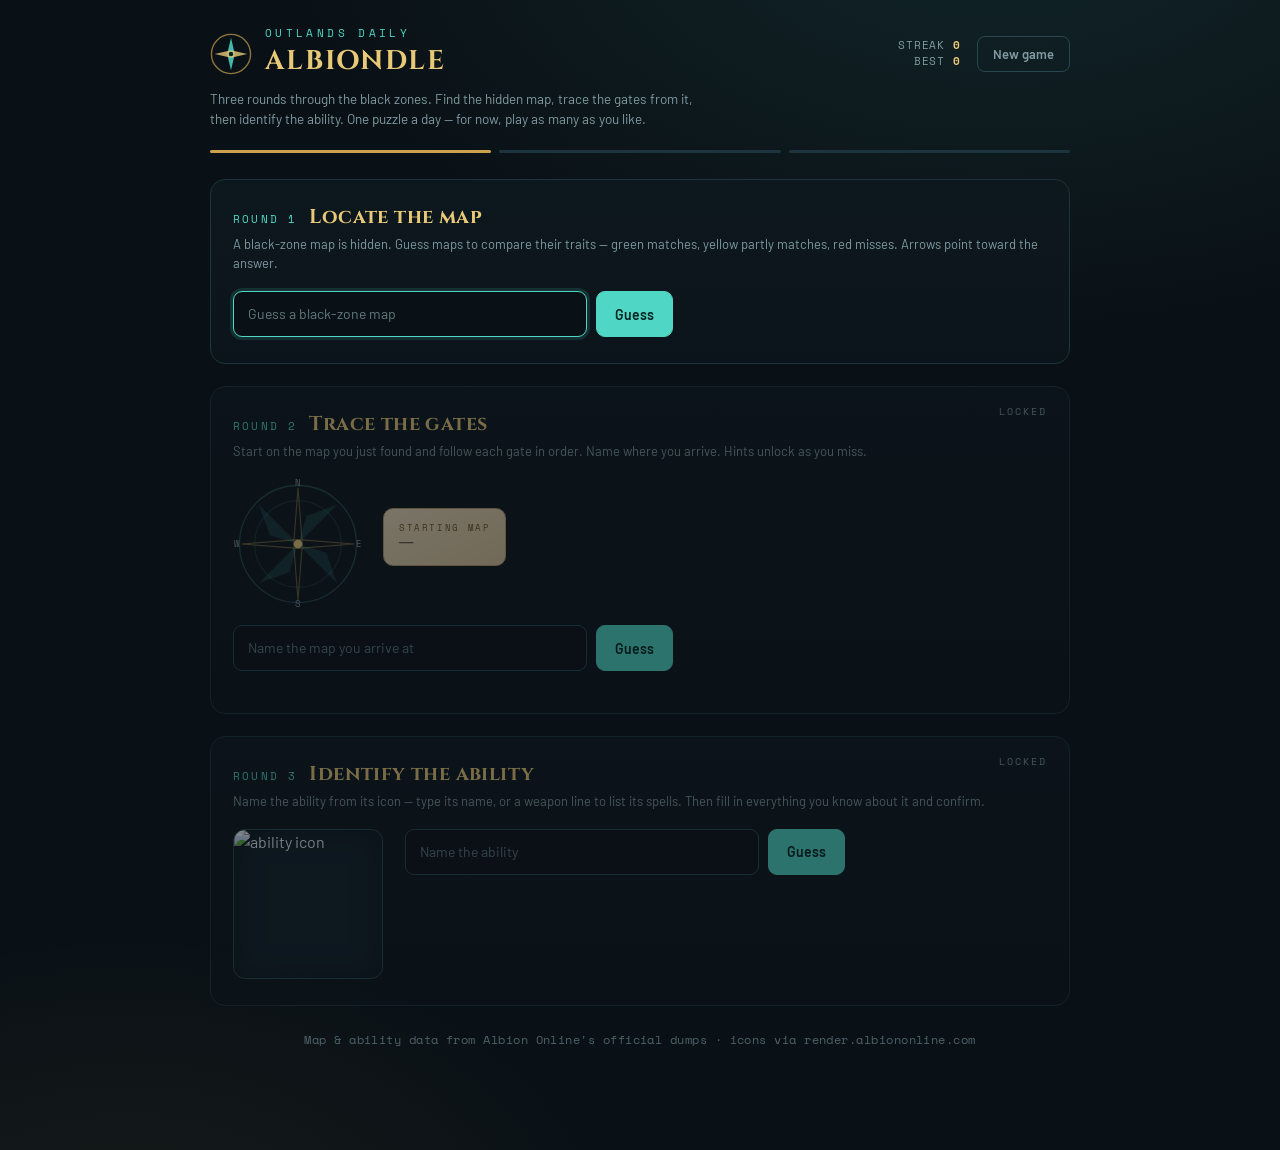
==== index.html @ 243fd8dc "Abilities work in progress" ====
<!DOCTYPE html>
<html lang="en">
<head>
<meta charset="utf-8">
<meta name="viewport" content="width=device-width, initial-scale=1">
<title>Albiondle</title>
<link rel="preconnect" href="https://fonts.googleapis.com">
<link rel="preconnect" href="https://fonts.gstatic.com" crossorigin>
<link href="https://fonts.googleapis.com/css2?family=Cinzel:wght@500;600;700&family=Barlow:wght@400;500;600;700&family=Space+Mono:wght@400;700&display=swap" rel="stylesheet">
<link rel="stylesheet" href="style.css">
</head>
<body>
<div class="wrap">
  <header class="top">
    <div class="brand">
      <svg class="seal" viewBox="0 0 44 44" aria-hidden="true">
        <circle cx="22" cy="22" r="20.5" fill="none" stroke="var(--brass)" stroke-width="1.4" opacity=".7"/>
        <path d="M22 5 L26 22 L22 39 L18 22 Z" fill="var(--portal)" opacity=".85"/>
        <path d="M5 22 L22 18 L39 22 L22 26 Z" fill="var(--brass-lite)" opacity=".8"/>
        <circle cx="22" cy="22" r="2.4" fill="#04211d"/>
      </svg>
      <div><p class="eyebrow">Outlands Daily</p><h1>ALBIONDLE</h1></div>
    </div>
    <div class="controls">
      <div class="streak">Streak <b id="sStreak">0</b><br>Best <b id="sBest">0</b></div>
      <button class="newbtn" id="newGame">New game</button>
    </div>
  </header>
  <p class="lede">Three rounds through the black zones. Find the hidden map, trace the gates from it, then identify the ability. One puzzle a day — for now, play as many as you like.</p>
  <div class="rail"><div class="r" id="rail0"></div><div class="r" id="rail1"></div><div class="r" id="rail2"></div></div>

  <section class="round" id="round1">
    <div class="rhead"><span class="rnum">ROUND 1</span><h2 class="rtitle">Locate the map</h2></div>
    <p class="rhint">A black-zone map is hidden. Guess maps to compare their traits — green matches, yellow partly matches, red misses. Arrows point toward the answer.</p>
    <div class="field"><div class="combo"><input id="g1" autocomplete="off" spellcheck="false" placeholder="Guess a black-zone map"><button class="gbtn" id="b1">Guess</button></div><div class="acx" id="ac1"></div></div>
    <div class="grid" id="grid1" style="display:none">
      <div class="gridhead"><span>Map</span><span>Quality</span><span>Tier</span><span>Biome</span><span>Features</span><span>Nearest hub</span></div>
      <div id="rows1"></div>
    </div>
    <div id="solved1"></div>
  </section>

  <section class="round locked" id="round2">
    <div class="rhead"><span class="rnum">ROUND 2</span><h2 class="rtitle">Trace the gates</h2></div>
    <p class="rhint">Start on the map you just found and follow each gate in order. Name where you arrive. Hints unlock as you miss.</p>
    <div class="navtop">
      <svg class="compass" viewBox="0 0 120 120" aria-hidden="true">
        <circle class="rose-ring" cx="60" cy="60" r="54"/><circle class="rose-ring" cx="60" cy="60" r="40" opacity=".5"/>
        <path class="rose-card" d="M60 8 L64 60 L60 112 L56 60 Z"/><path class="rose-card" d="M8 60 L60 64 L112 60 L60 56 Z"/>
        <path class="spoke" id="sp-NW" d="M60 60 L24 24 L34 52 Z" fill="var(--portal)"/>
        <path class="spoke" id="sp-NE" d="M60 60 L96 24 L68 34 Z" fill="var(--portal)"/>
        <path class="spoke" id="sp-SE" d="M60 60 L96 96 L86 68 Z" fill="var(--portal)"/>
        <path class="spoke" id="sp-SW" d="M60 60 L24 96 L52 86 Z" fill="var(--portal)"/>
        <circle cx="60" cy="60" r="4" fill="var(--brass-lite)"/>
        <text class="rose-lbl" x="60" y="6" text-anchor="middle">N</text><text class="rose-lbl" x="60" y="118" text-anchor="middle">S</text>
        <text class="rose-lbl" x="116" y="63" text-anchor="middle">E</text><text class="rose-lbl" x="4" y="63" text-anchor="middle">W</text>
      </svg>
      <div><div class="startmap"><div><div class="lab">Starting map</div><div class="nm" id="navStart">—</div></div></div><div class="gates" id="gates"></div></div>
    </div>
    <div class="field" style="margin-top:16px"><div class="combo"><input id="g2" autocomplete="off" spellcheck="false" placeholder="Name the map you arrive at"><button class="gbtn" id="b2">Guess</button></div><div class="acx" id="ac2"></div></div>
    <div class="guesslist" id="guesses2"></div><div id="hints2"></div><div id="solved2"></div>
  </section>

  <section class="round locked" id="round3">
    <div class="rhead"><span class="rnum">ROUND 3</span><h2 class="rtitle">Identify the ability</h2></div>
    <p class="rhint">Name the ability from its icon — type its name, or a weapon line to list its spells. Then fill in everything you know about it and confirm.</p>
    <div class="abilitywrap">
      <div class="iconframe" id="abFrame"><img id="abIcon" alt="ability icon"></div>
      <div class="abside">
        <div class="field"><div class="combo"><input id="g3" autocomplete="off" spellcheck="false" placeholder="Name the ability"><button class="gbtn" id="b3">Guess</button></div><div class="acx" id="ac3"></div></div>
        <div class="guesslist" id="guesses3"></div>
      </div>
    </div>

    <div class="attrs" id="attrstage" style="display:none">
      <div class="who"><img id="atIcon" alt=""><div class="t" id="atName">-</div></div>
      <div class="qblock"><p class="qlabel">Tags</p><div class="chips" id="tagChips"></div></div>
      <div class="qblock sub" id="dmgBlock" style="display:none"><p class="qlabel">Damage type <span style="opacity:.6">(pick both if it deals both)</span></p><div class="chips" id="dmgChips"></div></div>
      <div class="qblock sub" id="bdBlock" style="display:none"><p class="qlabel">Buff / debuff type</p><div class="chips" id="bdChips"></div></div>
      <div class="qblock sub" id="ccBlock" style="display:none"><p class="qlabel">Crowd control type</p><div class="chips" id="ccChips"></div></div>
      <div class="qblock"><p class="qlabel">Cast type</p><div class="chips" id="ctChips"></div></div>
      <div class="qblock"><p class="qlabel">Cast range</p><div class="chips" id="crChips"></div></div>
      <div class="qblock"><p class="qlabel">Cooldown</p>
        <div class="cdrow"><input id="cdInput" type="number" step="0.1" min="0" placeholder="seconds"><span class="unit">sec</span><button class="ipbtn" id="ipBtn">Scales with IP</button></div>
      </div>
      <button class="gbtn" id="b3confirm">Confirm guess</button>
      <div id="reveal3"></div>
    </div>
    <div id="solved3"></div>
  </section>

  <div class="finish" id="finish"><div class="finishmsg" id="finishMsg">All three rounds cleared.</div><button class="playagain" id="playAgain">Play again</button></div>
  <p class="foot">Map &amp; ability data from Albion Online's official dumps · icons via render.albiononline.com</p>
</div>
<script src="data.js"></script>
<script src="app.js"></script>
</body>
</html>
---- style.css ----
:root{
  --void:#0a1116; --void2:#0d181e; --fog:#122029; --raise:#162831;
  --line:#274850; --line-soft:#1c343c;
  --portal:#4fd6c4; --portal-dim:rgba(79,214,196,.14); --portal-glow:rgba(79,214,196,.55);
  --brass:#cba14e; --brass-lite:#e8c977;
  --green:#3f9d6b; --green-face:#20402f; --yellow:#c39a35; --yellow-face:#3d3416; --red:#a2432f; --red-face:#361c16;
  --parch:#e8d9b6; --parch-shade:#d8c39a; --ink:#241c10;
  --mist:#7f9aa1; --text:#e2edee;
  --display:'Cinzel',serif; --body:'Barlow',sans-serif; --mono:'Space Mono',monospace;
}
*{box-sizing:border-box} html,body{margin:0}
body{background:radial-gradient(1200px 700px at 78% -8%,rgba(79,214,196,.10),transparent 60%),
  radial-gradient(900px 600px at 10% 110%,rgba(203,161,78,.07),transparent 55%),var(--void);
  color:var(--text); font-family:var(--body); line-height:1.45; padding:26px 16px 90px; -webkit-font-smoothing:antialiased;}
.wrap{max-width:860px; margin:0 auto}
.top{display:flex; align-items:center; justify-content:space-between; gap:18px; flex-wrap:wrap; margin-bottom:8px}
.brand{display:flex; align-items:center; gap:13px}
.seal{width:42px;height:42px;flex:none}
.eyebrow{font-family:var(--mono); font-size:10.5px; letter-spacing:.32em; color:var(--portal); text-transform:uppercase; margin:0}
h1{font-family:var(--display); font-weight:700; font-size:27px; letter-spacing:.07em; margin:1px 0 0; color:var(--brass-lite)}
.controls{display:flex; align-items:center; gap:16px}
.streak{font-family:var(--mono); font-size:11px; letter-spacing:.08em; color:var(--mist); text-transform:uppercase; text-align:right}
.streak b{color:var(--brass-lite)}
.newbtn{font-family:var(--body); font-weight:600; font-size:13px; padding:9px 15px; border-radius:8px; cursor:pointer;
  background:transparent; color:var(--mist); border:1px solid var(--line); transition:.15s}
.newbtn:hover{color:var(--text); border-color:var(--portal)}
.lede{color:var(--mist); font-size:13.5px; margin:0 0 22px; max-width:62ch}
.rail{display:flex; gap:8px; margin:0 0 26px}
.rail .r{flex:1; height:3px; border-radius:2px; background:var(--line-soft)}
.rail .r.done{background:var(--portal)} .rail .r.active{background:var(--brass)}
.round{background:linear-gradient(180deg,var(--void2),#0b141a); border:1px solid var(--line-soft);
  border-radius:15px; padding:22px 22px 26px; margin-bottom:22px; scroll-margin-top:16px; position:relative}
.round.locked{opacity:.5; pointer-events:none}
.round.locked::after{content:"Locked"; position:absolute; top:18px; right:22px; font-family:var(--mono);
  font-size:10px; letter-spacing:.2em; color:var(--mist); text-transform:uppercase}
.rhead{display:flex; align-items:baseline; gap:12px; margin-bottom:4px}
.rnum{font-family:var(--mono); font-size:11px; color:var(--portal); letter-spacing:.2em}
.rtitle{font-family:var(--display); font-size:20px; color:var(--brass-lite); margin:0; letter-spacing:.02em}
.rhint{color:var(--mist); font-size:13px; margin:2px 0 18px}
.field{position:relative; max-width:440px}
.combo{display:flex; gap:9px}
.combo input{flex:1; background:var(--void); border:1px solid var(--line); color:var(--text);
  font-family:var(--display); font-size:16px; padding:11px 14px; border-radius:9px; outline:none; transition:.15s}
.combo input::placeholder{font-family:var(--body); font-size:14px; color:#5f7a80}
.combo input:focus{border-color:var(--portal); box-shadow:0 0 0 3px var(--portal-dim)}
.combo input:disabled{opacity:.5}
.gbtn{font-family:var(--body); font-weight:600; font-size:14px; padding:11px 18px; border-radius:9px; cursor:pointer;
  background:var(--portal); color:#04211d; border:1px solid var(--portal); transition:.15s; white-space:nowrap}
.gbtn:hover{background:var(--brass-lite); border-color:var(--brass-lite)}
.gbtn:disabled{opacity:.5; cursor:default}
.acx{position:absolute; z-index:30; top:calc(100% + 6px); left:0; right:0; background:#0b151b; border:1px solid var(--line);
  border-radius:9px; overflow:hidden; display:none; box-shadow:0 20px 40px -18px #000; max-height:300px; overflow-y:auto}
.acx.open{display:block}
.acx div{padding:8px 13px; font-family:var(--display); font-size:14px; cursor:pointer; border-bottom:1px solid var(--line-soft); display:flex; justify-content:space-between; gap:10px}
.acx div:last-child{border-bottom:0}
.acx div .tag{font-size:10px; font-family:var(--mono); color:var(--mist); white-space:nowrap; margin-top:2px}
.acx div.sel,.acx div:hover{background:var(--portal-dim); color:var(--brass-lite)}

/* R1 grid */
.grid{margin-top:20px; overflow-x:auto}
.gridhead,.growrow{display:grid; grid-template-columns:1.7fr .9fr .9fr 1.1fr 1.7fr 1.5fr; gap:7px; min-width:620px}
.gridhead{margin-bottom:7px}
.gridhead span{font-family:var(--mono); font-size:9.5px; letter-spacing:.14em; text-transform:uppercase; color:var(--mist); text-align:center}
.growrow{margin-bottom:7px}
.cell{border-radius:8px; min-height:58px; display:flex; flex-direction:column; align-items:center; justify-content:center;
  text-align:center; padding:6px 5px; font-size:12.5px; font-weight:600; line-height:1.15; border:1px solid transparent; animation:flip .5s ease both}
.cell .sub{font-family:var(--mono); font-size:9px; font-weight:400; opacity:.7; margin-top:2px}
.cell.name{background:var(--fog); border-color:var(--line); color:var(--brass-lite); font-family:var(--display); font-size:13px}
.cell.g{background:var(--green-face); border-color:var(--green); color:#bfe8cf}
.cell.y{background:var(--yellow-face); border-color:var(--yellow); color:#ebd79a}
.cell.r{background:var(--red-face); border-color:var(--red); color:#e6b6a6}
.cell .arrow{font-size:15px; line-height:1; margin-top:1px}
@keyframes flip{from{transform:rotateX(-90deg); opacity:0}to{transform:rotateX(0); opacity:1}}
.cell:nth-child(2){animation-delay:.06s}.cell:nth-child(3){animation-delay:.12s}.cell:nth-child(4){animation-delay:.18s}
.cell:nth-child(5){animation-delay:.24s}.cell:nth-child(6){animation-delay:.3s}

/* R2 nav */
.navtop{display:grid; grid-template-columns:130px 1fr; gap:20px; align-items:center; margin-bottom:8px}
.compass{width:130px;height:130px;margin:0 auto}
.spoke{transition:opacity .3s,filter .3s; opacity:.16}
.spoke.lit{opacity:1; filter:drop-shadow(0 0 6px var(--portal-glow))}
.rose-ring{fill:none;stroke:var(--line);stroke-width:1.2}
.rose-card{fill:none;stroke:var(--brass);stroke-width:1;opacity:.5}
.rose-lbl{font-family:var(--mono);font-size:8.5px;fill:var(--mist)}
.startmap{background:linear-gradient(155deg,var(--parch),var(--parch-shade)); color:var(--ink); border-radius:10px;
  padding:12px 15px; border:1px solid #b49b6c; display:inline-flex; align-items:center; gap:11px; margin-bottom:14px}
.startmap .lab{font-family:var(--mono);font-size:9px;letter-spacing:.18em;color:#6c5426;text-transform:uppercase}
.startmap .nm{font-family:var(--display);font-weight:600;font-size:18px;line-height:1.05}
.gates{display:flex; flex-wrap:wrap; align-items:center; gap:2px}
.gate{width:40px;height:40px;transform:rotate(45deg);border:1.5px solid var(--line);background:var(--fog);display:grid;place-items:center;border-radius:7px}
.gate span{transform:rotate(-45deg);font-family:var(--mono);font-weight:700;font-size:12px;color:var(--portal)}
.gate.lit{border-color:var(--portal);background:var(--portal-dim)}
.gsep{color:var(--line);margin:0 2px}
.guesslist{margin-top:16px; display:flex; flex-direction:column; gap:7px; max-width:440px}
.grow{display:flex; align-items:center; gap:10px; border:1px solid var(--red); border-radius:8px; padding:9px 13px;
  font-family:var(--display); font-size:14.5px; color:#e6b6a6; background:var(--red-face); animation:slidein .25s ease both}
.grow.correct{border-color:var(--green); background:var(--green-face); color:#bfe8cf}
.grow .x{margin-left:auto; font-family:var(--mono); font-size:11px; opacity:.7}
.grow img{width:26px;height:26px;border-radius:5px;background:var(--fog);flex:none}
@keyframes slidein{from{transform:translateY(-6px);opacity:0}to{transform:translateY(0);opacity:1}}
.hint{margin-top:14px; padding:10px 14px; border-left:2px solid var(--brass); background:rgba(203,161,78,.07);
  border-radius:0 8px 8px 0; font-size:13.5px; color:var(--brass-lite); max-width:440px; animation:slidein .3s}
.hint b{color:#fff}
.solved{margin-top:18px; display:flex; align-items:center; gap:10px; color:var(--portal); font-weight:600; font-size:15px}
.solved svg{flex:none}

/* R3 ability */
.abilitywrap{display:flex; gap:22px; align-items:flex-start; flex-wrap:wrap}
.iconframe{width:150px;height:150px;border-radius:12px;border:1px solid var(--line);background:var(--fog);
  display:grid;place-items:center;overflow:hidden;flex:none;box-shadow:inset 0 0 30px rgba(0,0,0,.4);position:relative}
.iconframe img{width:100%;height:100%;object-fit:contain;display:block}
.iconframe.err img{display:none}
.iconframe.err::after{content:"?";font-family:var(--display);font-size:44px;color:var(--mist)}
.abside{flex:1;min-width:260px}

/* R3 attribute stage */
.attrs{margin-top:22px;padding-top:20px;border-top:1px solid var(--line-soft)}
.who{display:flex;align-items:center;gap:12px;margin-bottom:18px}
.who img{width:44px;height:44px;border-radius:8px;background:var(--fog)}
.who .t{font-family:var(--display);font-size:18px;color:var(--brass-lite)}
.qblock{margin-bottom:16px}
.qblock.sub{margin-left:14px;padding-left:14px;border-left:2px solid var(--line-soft)}
.qlabel{font-family:var(--mono);font-size:9.5px;letter-spacing:.16em;text-transform:uppercase;color:var(--mist);margin:0 0 8px}
.chips{display:flex;flex-wrap:wrap;gap:8px}
.chips button{font-family:var(--body);font-weight:600;font-size:13px;padding:8px 14px;border-radius:20px;
  border:1px solid var(--line);background:var(--void2);color:var(--mist);cursor:pointer;transition:.12s}
.chips button:hover{border-color:var(--portal);color:var(--text)}
.chips button.on{background:var(--portal-dim);border-color:var(--portal);color:var(--brass-lite)}
.chips button.ok{background:var(--green-face);border-color:var(--green);color:#bfe8cf}
.chips button.no{background:var(--red-face);border-color:var(--red);color:#e6b6a6}
.chips button:disabled{cursor:default}
.cdrow{display:flex;align-items:center;gap:10px;flex-wrap:wrap}
.cdrow input{width:110px;background:var(--void);border:1px solid var(--line);color:var(--text);
  font-family:var(--mono);font-size:15px;padding:9px 12px;border-radius:8px;outline:none}
.cdrow input:focus{border-color:var(--portal);box-shadow:0 0 0 3px var(--portal-dim)}
.cdrow input:disabled{opacity:.4}
.cdrow .unit{font-family:var(--mono);font-size:12px;color:var(--mist)}
.ipbtn{font-family:var(--body);font-weight:600;font-size:12.5px;padding:9px 14px;border-radius:8px;border:1px solid var(--line);
  background:var(--void2);color:var(--mist);cursor:pointer;transition:.12s}
.ipbtn:hover{border-color:var(--portal);color:var(--text)}
.ipbtn.on{background:var(--portal-dim);border-color:var(--portal);color:var(--brass-lite)}
#b3confirm{margin-top:8px}

/* reveal */
.reveal{margin-top:22px;padding-top:20px;border-top:1px solid var(--line-soft);animation:slidein .3s}
.rvscore{font-family:var(--display);font-size:17px;color:var(--brass-lite);margin-bottom:14px}
.rvgrid{display:flex;flex-direction:column;gap:6px;margin-bottom:18px}
.rvrow{display:grid;grid-template-columns:130px 1fr auto;gap:12px;align-items:center;font-size:13.5px;
  padding:8px 12px;border-radius:8px;background:var(--fog);border:1px solid var(--line-soft)}
.rvrow .k{font-family:var(--mono);font-size:10px;letter-spacing:.1em;text-transform:uppercase;color:var(--mist)}
.rvrow .v{color:var(--text)}
.rvrow .v .miss{color:#e6b6a6}
.rvrow.ok{border-color:var(--green)} .rvrow.no{border-color:var(--red)}
.rvrow .mark{font-family:var(--mono);font-weight:700}
.rvrow.ok .mark{color:var(--portal)} .rvrow.no .mark{color:#e6b6a6}
.rvdesc{background:linear-gradient(155deg,var(--parch),var(--parch-shade));color:var(--ink);
  border:1px solid #b49b6c;border-radius:10px;padding:14px 16px;font-size:14px;line-height:1.5;max-width:560px}
.rvdesc .dh{font-family:var(--mono);font-size:9px;letter-spacing:.18em;text-transform:uppercase;color:#6c5426;margin-bottom:6px}
.rvdesc .dn{font-family:var(--display);font-weight:600;font-size:16px;color:#3a2c10;margin-bottom:4px}

.finish{text-align:center; padding:26px 0 0; display:none}
.finish.show{display:block}
.finishmsg{color:var(--portal);font-weight:600;font-size:16px;margin-bottom:16px}
.playagain{font-family:var(--body); font-weight:700; font-size:16px; padding:13px 30px; border-radius:10px; cursor:pointer; background:var(--portal); color:#04211d; border:none}
.playagain:hover{background:var(--brass-lite)}
.foot{text-align:center; margin-top:26px; font-size:11.5px; color:#4c6168; font-family:var(--mono); letter-spacing:.04em}
@media (max-width:600px){h1{font-size:22px}.navtop{grid-template-columns:1fr; gap:12px}.compass{width:110px;height:110px}
  .rvrow{grid-template-columns:100px 1fr auto}}
@media (prefers-reduced-motion:reduce){*{animation:none!important}}
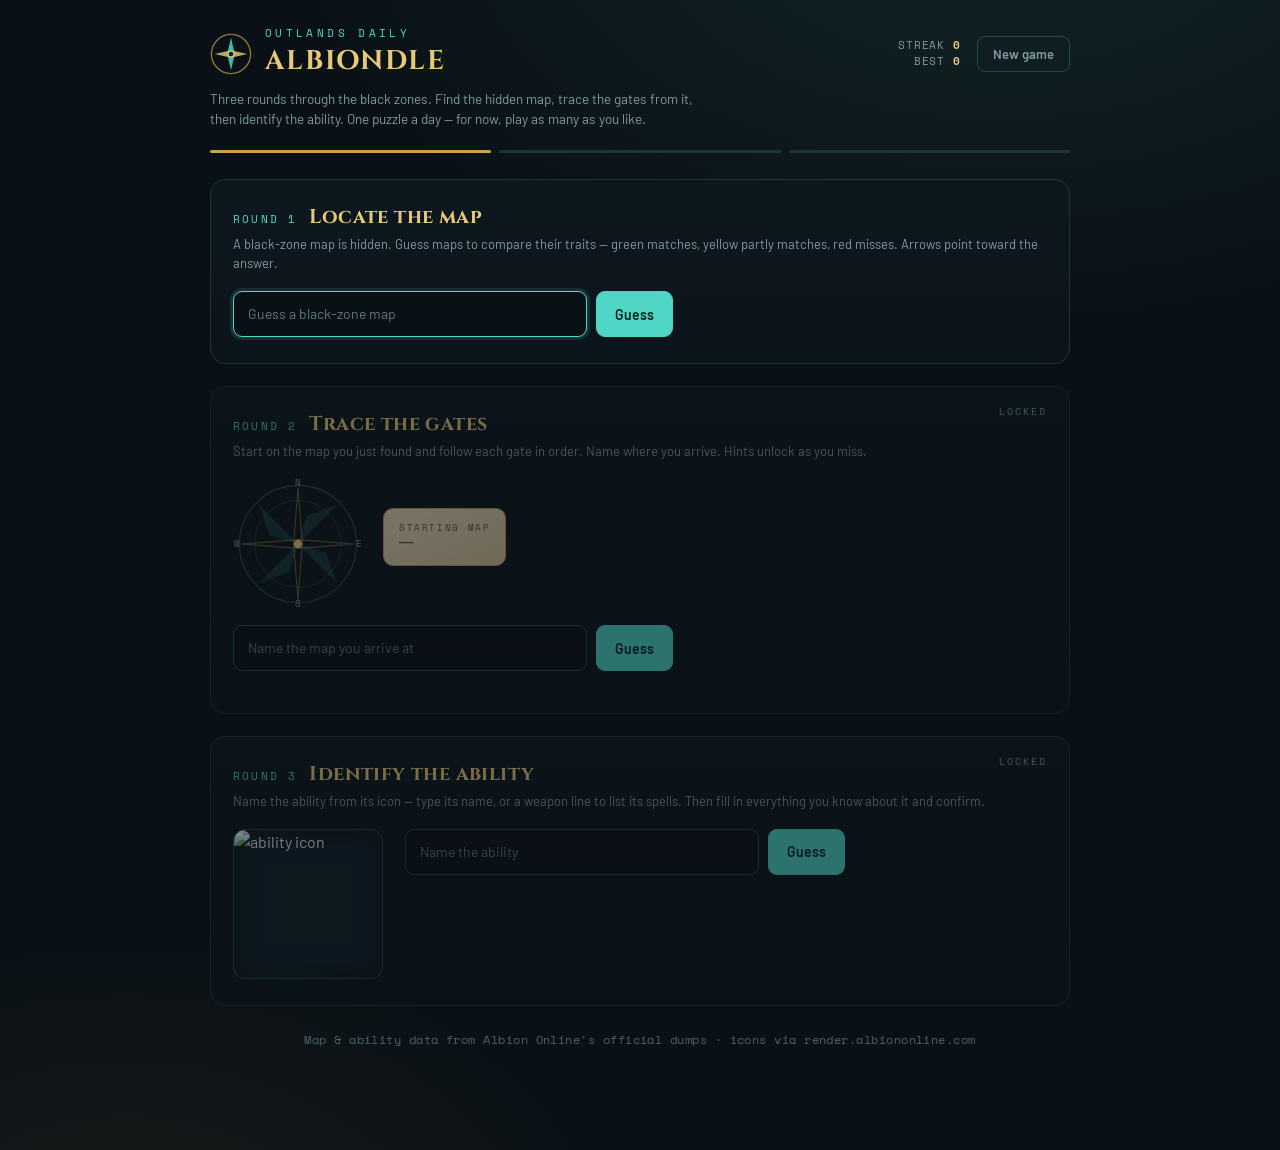
==== commit 9b44a19d: "update" ====
--- a/index.html
+++ b/index.html
@@ -76,7 +76,8 @@
       <div class="who"><img id="atIcon" alt=""><div class="t" id="atName">-</div></div>
       <div class="qblock"><p class="qlabel">Tags</p><div class="chips" id="tagChips"></div></div>
       <div class="qblock sub" id="dmgBlock" style="display:none"><p class="qlabel">Damage type <span style="opacity:.6">(pick both if it deals both)</span></p><div class="chips" id="dmgChips"></div></div>
-      <div class="qblock sub" id="bdBlock" style="display:none"><p class="qlabel">Buff / debuff type</p><div class="chips" id="bdChips"></div></div>
+      <div class="qblock sub" id="bfBlock" style="display:none"><p class="qlabel">Buff type</p><div class="chips" id="bfChips"></div></div>
+      <div class="qblock sub" id="dbBlock" style="display:none"><p class="qlabel">Debuff type</p><div class="chips" id="dbChips"></div></div>
       <div class="qblock sub" id="ccBlock" style="display:none"><p class="qlabel">Crowd control type</p><div class="chips" id="ccChips"></div></div>
       <div class="qblock"><p class="qlabel">Cast type</p><div class="chips" id="ctChips"></div></div>
       <div class="qblock"><p class="qlabel">Cast range</p><div class="chips" id="crChips"></div></div>
@@ -92,7 +93,6 @@
   <div class="finish" id="finish"><div class="finishmsg" id="finishMsg">All three rounds cleared.</div><button class="playagain" id="playAgain">Play again</button></div>
   <p class="foot">Map &amp; ability data from Albion Online's official dumps · icons via render.albiononline.com</p>
 </div>
-<script src="data.js"></script>
 <script src="app.js"></script>
 </body>
 </html>
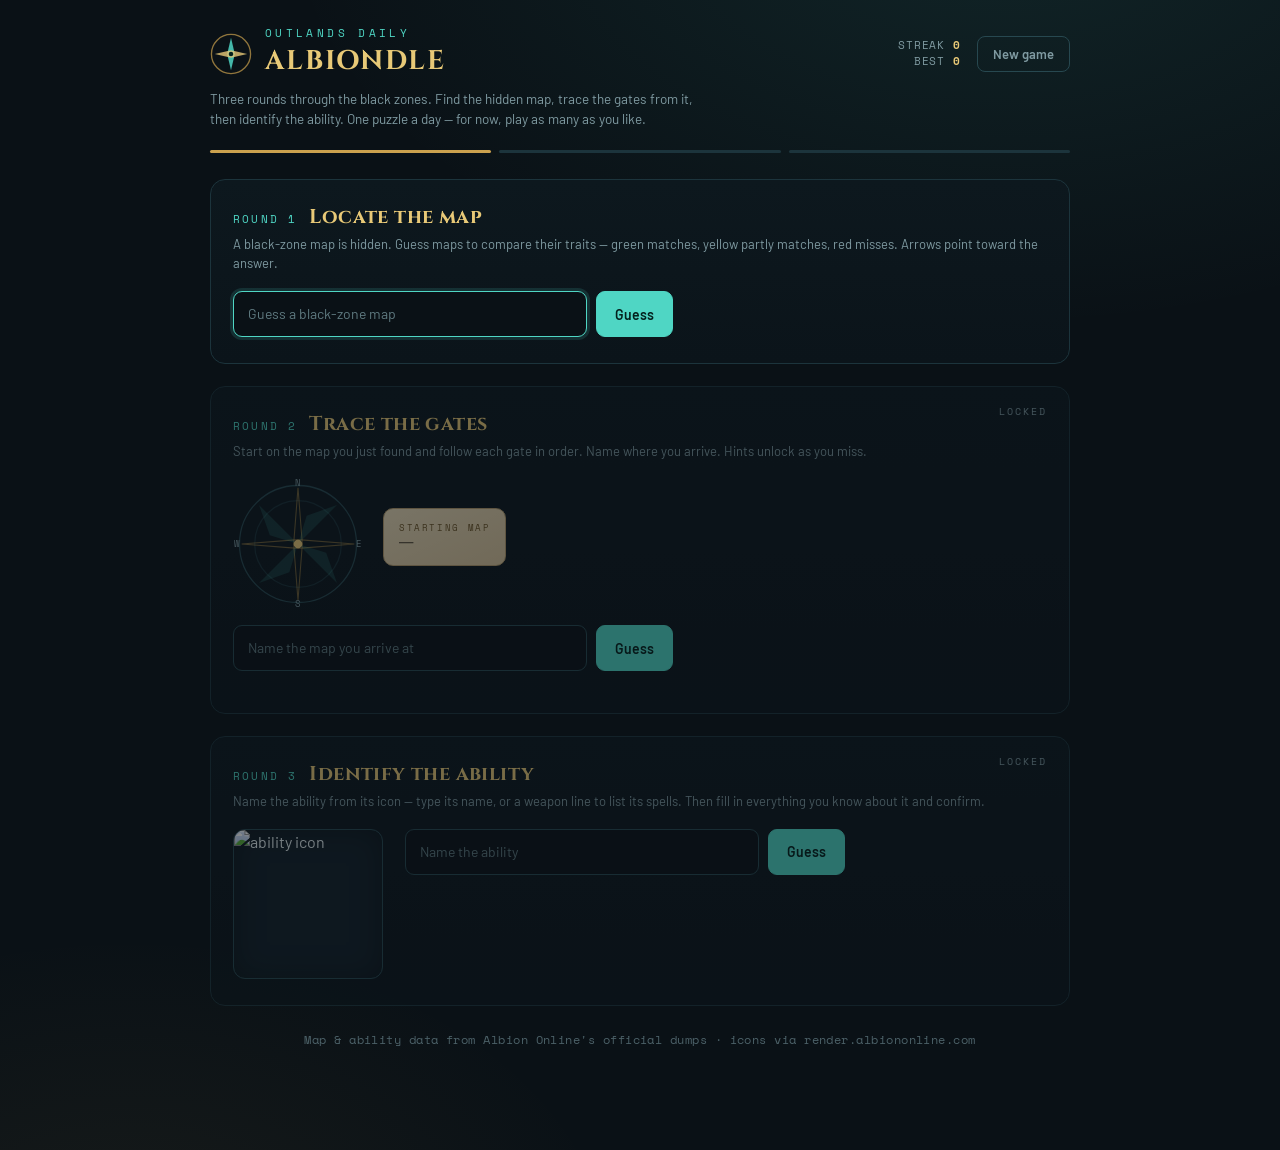
==== commit 2d18b780: "forgot index" ====
--- a/index.html
+++ b/index.html
@@ -77,6 +77,7 @@
       <div class="qblock"><p class="qlabel">Tags</p><div class="chips" id="tagChips"></div></div>
       <div class="qblock sub" id="dmgBlock" style="display:none"><p class="qlabel">Damage type <span style="opacity:.6">(pick both if it deals both)</span></p><div class="chips" id="dmgChips"></div></div>
       <div class="qblock sub" id="bfBlock" style="display:none"><p class="qlabel">Buff type</p><div class="chips" id="bfChips"></div></div>
+      <div class="qblock sub2" id="immBlock" style="display:none"><p class="qlabel">Immunity type</p><div class="chips" id="immChips"></div></div>
       <div class="qblock sub" id="dbBlock" style="display:none"><p class="qlabel">Debuff type</p><div class="chips" id="dbChips"></div></div>
       <div class="qblock sub" id="ccBlock" style="display:none"><p class="qlabel">Crowd control type</p><div class="chips" id="ccChips"></div></div>
       <div class="qblock"><p class="qlabel">Cast type</p><div class="chips" id="ctChips"></div></div>
--- a/style.css
+++ b/style.css
@@ -120,6 +120,7 @@
 .who .t{font-family:var(--display);font-size:18px;color:var(--brass-lite)}
 .qblock{margin-bottom:16px}
 .qblock.sub{margin-left:14px;padding-left:14px;border-left:2px solid var(--line-soft)}
+.qblock.sub2{margin-left:28px;padding-left:14px;border-left:2px solid var(--portal-dim)}
 .qlabel{font-family:var(--mono);font-size:9.5px;letter-spacing:.16em;text-transform:uppercase;color:var(--mist);margin:0 0 8px}
 .chips{display:flex;flex-wrap:wrap;gap:8px}
 .chips button{font-family:var(--body);font-weight:600;font-size:13px;padding:8px 14px;border-radius:20px;
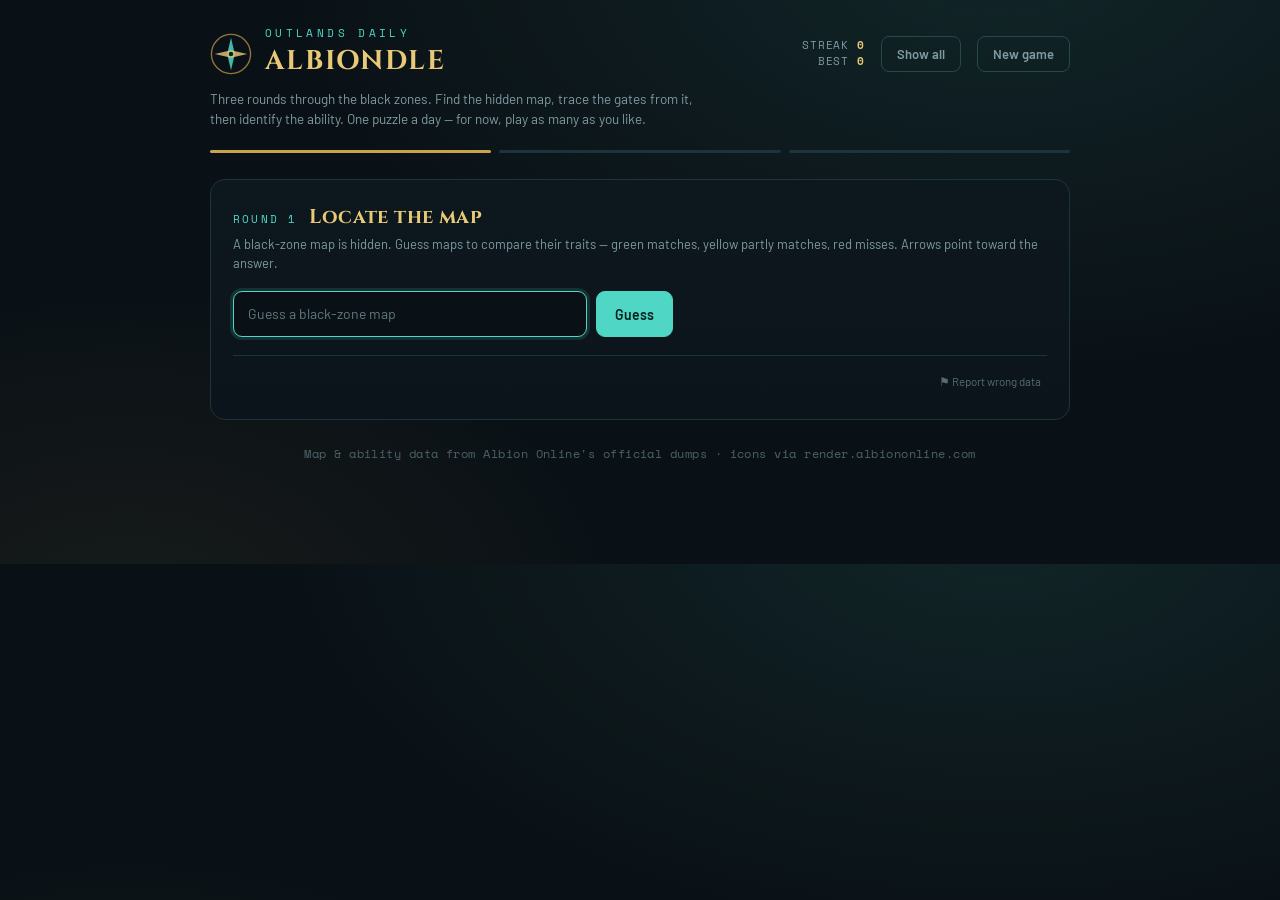
==== commit bbc25453: "yes" ====
--- a/index.html
+++ b/index.html
@@ -23,6 +23,7 @@
     </div>
     <div class="controls">
       <div class="streak">Streak <b id="sStreak">0</b><br>Best <b id="sBest">0</b></div>
+      <button class="newbtn" id="showAll">Show all</button>
       <button class="newbtn" id="newGame">New game</button>
     </div>
   </header>
@@ -38,6 +39,7 @@
       <div id="rows1"></div>
     </div>
     <div id="solved1"></div>
+    <div class="blockfoot"><button class="reportbtn" data-round="1">⚑ Report wrong data</button></div>
   </section>
 
   <section class="round locked" id="round2">
@@ -59,6 +61,7 @@
     </div>
     <div class="field" style="margin-top:16px"><div class="combo"><input id="g2" autocomplete="off" spellcheck="false" placeholder="Name the map you arrive at"><button class="gbtn" id="b2">Guess</button></div><div class="acx" id="ac2"></div></div>
     <div class="guesslist" id="guesses2"></div><div id="hints2"></div><div id="solved2"></div>
+    <div class="blockfoot"><button class="reportbtn" data-round="2">⚑ Report wrong data</button></div>
   </section>
 
   <section class="round locked" id="round3">
@@ -89,11 +92,31 @@
       <div id="reveal3"></div>
     </div>
     <div id="solved3"></div>
+    <div class="blockfoot"><button class="reportbtn" data-round="3">⚑ Report wrong data</button></div>
   </section>
 
   <div class="finish" id="finish"><div class="finishmsg" id="finishMsg">All three rounds cleared.</div><button class="playagain" id="playAgain">Play again</button></div>
   <p class="foot">Map &amp; ability data from Albion Online's official dumps · icons via render.albiononline.com</p>
 </div>
+<div class="modal-backdrop" id="reportModal">
+  <div class="modal">
+    <h3>Report wrong data</h3>
+    <p class="modal-sub" id="reportContext"></p>
+    <label for="rpEntity">Map / ability</label>
+    <input id="rpEntity" autocomplete="off" placeholder="name of the entry">
+    <label for="rpField">What's wrong?</label>
+    <input id="rpField" autocomplete="off" placeholder="e.g. Cast range, Biome, a gate direction…">
+    <label for="rpCorrect">What it should be</label>
+    <input id="rpCorrect" autocomplete="off" placeholder="e.g. Area">
+    <label for="rpNotes">Notes (optional)</label>
+    <textarea id="rpNotes" placeholder="anything else that helps"></textarea>
+    <div class="modal-actions">
+      <button id="rpCancel">Cancel</button>
+      <button id="rpSubmit">Submit report</button>
+    </div>
+    <div id="rpStatus"></div>
+  </div>
+</div>
 <script src="app.js"></script>
 </body>
 </html>
--- a/style.css
+++ b/style.css
@@ -30,9 +30,8 @@
 .rail .r.done{background:var(--portal)} .rail .r.active{background:var(--brass)}
 .round{background:linear-gradient(180deg,var(--void2),#0b141a); border:1px solid var(--line-soft);
   border-radius:15px; padding:22px 22px 26px; margin-bottom:22px; scroll-margin-top:16px; position:relative}
-.round.locked{opacity:.5; pointer-events:none}
-.round.locked::after{content:"Locked"; position:absolute; top:18px; right:22px; font-family:var(--mono);
-  font-size:10px; letter-spacing:.2em; color:var(--mist); text-transform:uppercase}
+.round.locked{display:none}
+body.reveal-all .round.locked{display:block}
 .rhead{display:flex; align-items:baseline; gap:12px; margin-bottom:4px}
 .rnum{font-family:var(--mono); font-size:11px; color:var(--portal); letter-spacing:.2em}
 .rtitle{font-family:var(--display); font-size:20px; color:var(--brass-lite); margin:0; letter-spacing:.02em}
@@ -167,4 +166,27 @@
 .foot{text-align:center; margin-top:26px; font-size:11.5px; color:#4c6168; font-family:var(--mono); letter-spacing:.04em}
 @media (max-width:600px){h1{font-size:22px}.navtop{grid-template-columns:1fr; gap:12px}.compass{width:110px;height:110px}
   .rvrow{grid-template-columns:100px 1fr auto}}
-@media (prefers-reduced-motion:reduce){*{animation:none!important}}+@media (prefers-reduced-motion:reduce){*{animation:none!important}}
+
+/* report + toggle */
+.newbtn.toggled{color:var(--brass-lite); border-color:var(--brass)}
+.blockfoot{margin-top:18px; padding-top:14px; border-top:1px solid var(--line-soft); display:flex; justify-content:flex-end}
+.reportbtn{font-family:var(--body); font-size:11.5px; color:var(--mist); background:none; border:none; cursor:pointer; padding:4px 6px; opacity:.65; transition:.15s}
+.reportbtn:hover{opacity:1; color:var(--brass-lite)}
+.modal-backdrop{position:fixed; inset:0; background:rgba(4,10,14,.82); display:none; align-items:center; justify-content:center; z-index:200; padding:20px; animation:fadein .15s}
+.modal-backdrop.open{display:flex}
+@keyframes fadein{from{opacity:0}to{opacity:1}}
+.modal{background:linear-gradient(180deg,var(--void2),#0b141a); border:1px solid var(--line); border-radius:14px; padding:22px 24px 20px; max-width:440px; width:100%; box-shadow:0 30px 70px -20px #000}
+.modal h3{font-family:var(--display); color:var(--brass-lite); margin:0 0 3px; font-size:19px; letter-spacing:.02em}
+.modal-sub{color:var(--mist); font-size:12px; margin:0 0 14px; line-height:1.4}
+.modal label{display:block; font-family:var(--mono); font-size:9.5px; letter-spacing:.12em; text-transform:uppercase; color:var(--mist); margin:13px 0 5px}
+.modal input,.modal textarea{width:100%; background:var(--void); border:1px solid var(--line); color:var(--text); font-family:var(--body); font-size:14px; padding:9px 12px; border-radius:8px; outline:none}
+.modal input:focus,.modal textarea:focus{border-color:var(--portal); box-shadow:0 0 0 3px var(--portal-dim)}
+.modal textarea{min-height:56px; resize:vertical}
+.modal-actions{display:flex; gap:10px; justify-content:flex-end; margin-top:18px}
+.modal-actions button{font-family:var(--body); font-weight:600; font-size:13px; padding:9px 16px; border-radius:8px; cursor:pointer}
+#rpCancel{background:transparent; color:var(--mist); border:1px solid var(--line)}
+#rpCancel:hover{color:var(--text)}
+#rpSubmit{background:var(--portal); color:#04211d; border:1px solid var(--portal)}
+#rpSubmit:hover{background:var(--brass-lite); border-color:var(--brass-lite)}
+#rpStatus{margin-top:10px; font-size:12.5px; min-height:16px; color:var(--portal)}
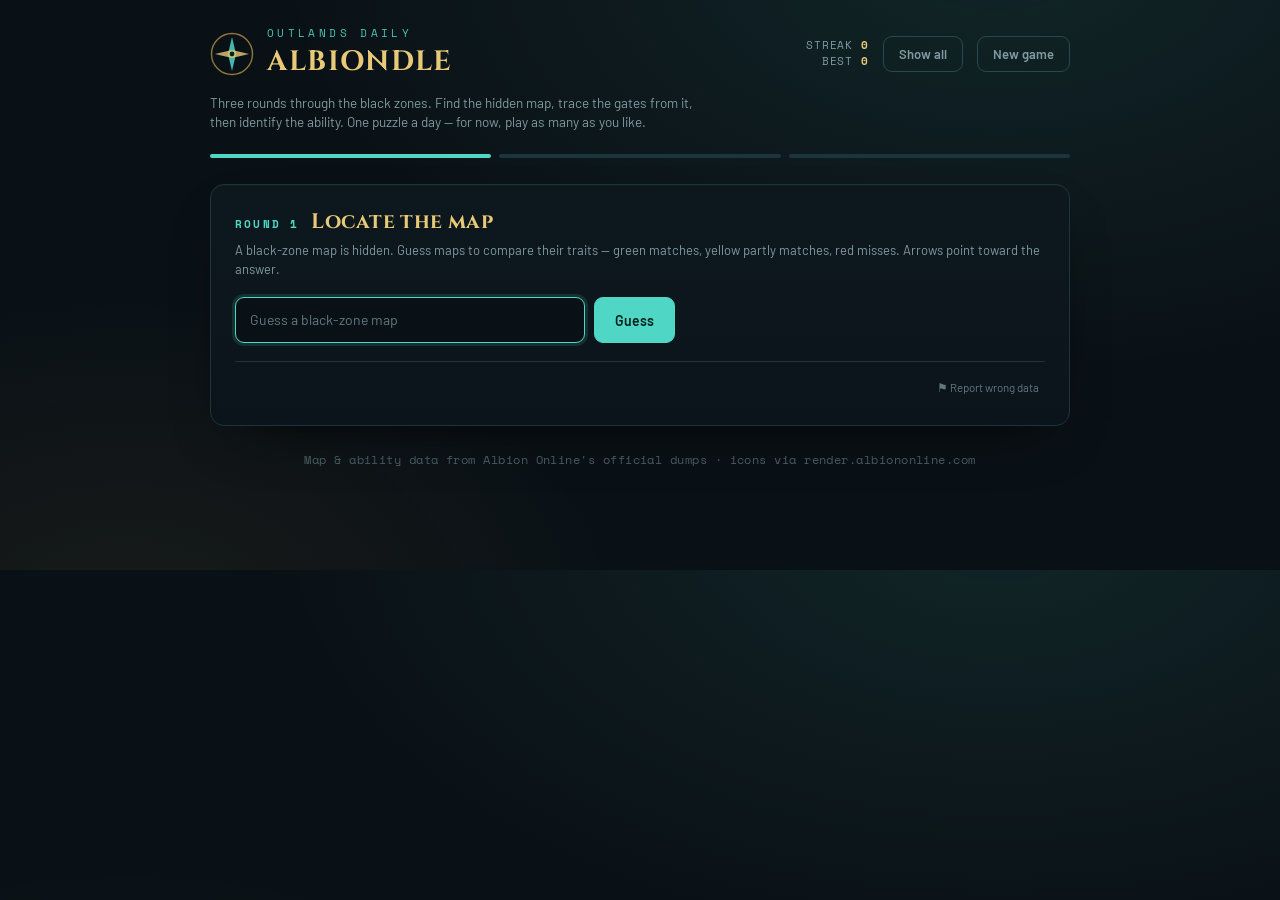
==== commit de9c76a5: "updated map game reverted css" ====
--- a/index.html
+++ b/index.html
@@ -35,7 +35,7 @@
     <p class="rhint">A black-zone map is hidden. Guess maps to compare their traits — green matches, yellow partly matches, red misses. Arrows point toward the answer.</p>
     <div class="field"><div class="combo"><input id="g1" autocomplete="off" spellcheck="false" placeholder="Guess a black-zone map"><button class="gbtn" id="b1">Guess</button></div><div class="acx" id="ac1"></div></div>
     <div class="grid" id="grid1" style="display:none">
-      <div class="gridhead"><span>Map</span><span>Quality</span><span>Tier</span><span>Biome</span><span>Features</span><span>Nearest hub</span></div>
+      <div class="gridhead"><span>Map</span><span>Quality</span><span>Tier</span><span>Biome</span><span>Features</span><span>Nearest hub</span><span>Exits</span><span>Toward</span></div>
       <div id="rows1"></div>
     </div>
     <div id="solved1"></div>
@@ -83,8 +83,10 @@
       <div class="qblock sub2" id="immBlock" style="display:none"><p class="qlabel">Immunity type</p><div class="chips" id="immChips"></div></div>
       <div class="qblock sub" id="dbBlock" style="display:none"><p class="qlabel">Debuff type</p><div class="chips" id="dbChips"></div></div>
       <div class="qblock sub" id="ccBlock" style="display:none"><p class="qlabel">Crowd control type</p><div class="chips" id="ccChips"></div></div>
+      <div class="qblock sub" id="clBlock" style="display:none"><p class="qlabel">Cleanse type <span style="opacity:.6">(what it removes from you / allies)</span></p><div class="chips" id="clChips"></div></div>
+      <div class="qblock sub" id="pgBlock" style="display:none"><p class="qlabel">Purge type <span style="opacity:.6">(what it strips off enemies)</span></p><div class="chips" id="pgChips"></div></div>
       <div class="qblock"><p class="qlabel">Cast type</p><div class="chips" id="ctChips"></div></div>
-      <div class="qblock"><p class="qlabel">Cast range</p><div class="chips" id="crChips"></div></div>
+      <div class="qblock"><p class="qlabel">Targeting</p><div class="chips" id="crChips"></div></div>
       <div class="qblock"><p class="qlabel">Cooldown</p>
         <div class="cdrow"><input id="cdInput" type="number" step="0.1" min="0" placeholder="seconds"><span class="unit">sec</span><button class="ipbtn" id="ipBtn">Scales with IP</button></div>
       </div>
@@ -105,7 +107,7 @@
     <label for="rpEntity">Map / ability</label>
     <input id="rpEntity" autocomplete="off" placeholder="name of the entry">
     <label for="rpField">What's wrong?</label>
-    <input id="rpField" autocomplete="off" placeholder="e.g. Cast range, Biome, a gate direction…">
+    <input id="rpField" autocomplete="off" placeholder="e.g. Targeting, Biome, a gate direction…">
     <label for="rpCorrect">What it should be</label>
     <input id="rpCorrect" autocomplete="off" placeholder="e.g. Area">
     <label for="rpNotes">Notes (optional)</label>
--- a/style.css
+++ b/style.css
@@ -1,112 +1,130 @@
 :root{
-  --void:#0a1116; --void2:#0d181e; --fog:#122029; --raise:#162831;
+  --void:#0a1116; --void2:#0d181e; --panel:#0e1a20; --fog:#122029; --raise:#162831;
   --line:#274850; --line-soft:#1c343c;
   --portal:#4fd6c4; --portal-dim:rgba(79,214,196,.14); --portal-glow:rgba(79,214,196,.55);
   --brass:#cba14e; --brass-lite:#e8c977;
-  --green:#3f9d6b; --green-face:#20402f; --yellow:#c39a35; --yellow-face:#3d3416; --red:#a2432f; --red-face:#361c16;
-  --parch:#e8d9b6; --parch-shade:#d8c39a; --ink:#241c10;
   --mist:#7f9aa1; --text:#e2edee;
+  --green:#3f9d63; --green-lo:#2f7d4f; --green-edge:#245c3a; --green-txt:#e9f7ee;
+  --amber:#c99a3a; --amber-lo:#a97f28; --amber-edge:#6f5316; --amber-txt:#20180a;
+  --red:#c0563f; --red-lo:#9f4530; --red-edge:#5f271a; --red-txt:#f7e4de;
   --display:'Cinzel',serif; --body:'Barlow',sans-serif; --mono:'Space Mono',monospace;
 }
 *{box-sizing:border-box} html,body{margin:0}
-body{background:radial-gradient(1200px 700px at 78% -8%,rgba(79,214,196,.10),transparent 60%),
-  radial-gradient(900px 600px at 10% 110%,rgba(203,161,78,.07),transparent 55%),var(--void);
-  color:var(--text); font-family:var(--body); line-height:1.45; padding:26px 16px 90px; -webkit-font-smoothing:antialiased;}
+body{background:
+  radial-gradient(1200px 700px at 78% -8%, rgba(79,214,196,.10), transparent 60%),
+  radial-gradient(900px 600px at 10% 110%, rgba(203,161,78,.07), transparent 55%),
+  var(--void);
+  color:var(--text); font-family:var(--body); line-height:1.45; padding:26px 16px 90px; -webkit-font-smoothing:antialiased}
+
+.round,.modal{background:linear-gradient(180deg,var(--void2),#0b141a); border:1px solid var(--line-soft); border-radius:14px;
+  box-shadow:0 24px 60px -30px rgba(0,0,0,.9), inset 0 1px 0 rgba(255,255,255,.02)}
+
 .wrap{max-width:860px; margin:0 auto}
-.top{display:flex; align-items:center; justify-content:space-between; gap:18px; flex-wrap:wrap; margin-bottom:8px}
+.top{display:flex; align-items:center; justify-content:space-between; gap:18px; flex-wrap:wrap; margin-bottom:10px}
 .brand{display:flex; align-items:center; gap:13px}
-.seal{width:42px;height:42px;flex:none}
-.eyebrow{font-family:var(--mono); font-size:10.5px; letter-spacing:.32em; color:var(--portal); text-transform:uppercase; margin:0}
-h1{font-family:var(--display); font-weight:700; font-size:27px; letter-spacing:.07em; margin:1px 0 0; color:var(--brass-lite)}
-.controls{display:flex; align-items:center; gap:16px}
+.seal{width:44px;height:44px;flex:none}
+.eyebrow{font-family:var(--mono); font-size:10.5px; letter-spacing:.32em; color:var(--portal); text-transform:uppercase; margin:0; opacity:.9}
+h1{font-family:var(--display); font-weight:700; font-size:28px; letter-spacing:.06em; margin:1px 0 0; color:var(--brass-lite)}
+.controls{display:flex; align-items:center; gap:14px}
 .streak{font-family:var(--mono); font-size:11px; letter-spacing:.08em; color:var(--mist); text-transform:uppercase; text-align:right}
 .streak b{color:var(--brass-lite)}
-.newbtn{font-family:var(--body); font-weight:600; font-size:13px; padding:9px 15px; border-radius:8px; cursor:pointer;
-  background:transparent; color:var(--mist); border:1px solid var(--line); transition:.15s}
+
+.newbtn{font-family:var(--body); font-weight:600; font-size:13px; padding:9px 15px; border-radius:9px; cursor:pointer;
+  color:var(--mist); border:1px solid var(--line); background:transparent; transition:.15s}
 .newbtn:hover{color:var(--text); border-color:var(--portal)}
+.newbtn.toggled{color:#04211d; border-color:var(--portal); background:var(--portal); font-weight:700}
+
 .lede{color:var(--mist); font-size:13.5px; margin:0 0 22px; max-width:62ch}
 .rail{display:flex; gap:8px; margin:0 0 26px}
-.rail .r{flex:1; height:3px; border-radius:2px; background:var(--line-soft)}
-.rail .r.done{background:var(--portal)} .rail .r.active{background:var(--brass)}
-.round{background:linear-gradient(180deg,var(--void2),#0b141a); border:1px solid var(--line-soft);
-  border-radius:15px; padding:22px 22px 26px; margin-bottom:22px; scroll-margin-top:16px; position:relative}
+.rail .r{flex:1; height:4px; border-radius:2px; background:var(--line-soft)}
+.rail .r.done{background:linear-gradient(90deg,var(--brass),var(--brass-lite))} .rail .r.active{background:var(--portal)}
+
+.round{padding:22px 24px 26px; margin-bottom:22px; scroll-margin-top:16px; position:relative}
 .round.locked{display:none}
 body.reveal-all .round.locked{display:block}
 .rhead{display:flex; align-items:baseline; gap:12px; margin-bottom:4px}
-.rnum{font-family:var(--mono); font-size:11px; color:var(--portal); letter-spacing:.2em}
-.rtitle{font-family:var(--display); font-size:20px; color:var(--brass-lite); margin:0; letter-spacing:.02em}
+.rnum{font-family:var(--mono); font-size:11px; color:var(--portal); letter-spacing:.2em; font-weight:700}
+.rtitle{font-family:var(--display); font-size:21px; color:var(--brass-lite); margin:0; letter-spacing:.02em}
 .rhint{color:var(--mist); font-size:13px; margin:2px 0 18px}
+
 .field{position:relative; max-width:440px}
 .combo{display:flex; gap:9px}
-.combo input{flex:1; background:var(--void); border:1px solid var(--line); color:var(--text);
-  font-family:var(--display); font-size:16px; padding:11px 14px; border-radius:9px; outline:none; transition:.15s}
+.combo input{flex:1; background:var(--void); border:1px solid var(--line); color:var(--text); font-family:var(--display); font-size:16px; padding:11px 14px; border-radius:9px; outline:none; transition:.15s}
 .combo input::placeholder{font-family:var(--body); font-size:14px; color:#5f7a80}
 .combo input:focus{border-color:var(--portal); box-shadow:0 0 0 3px var(--portal-dim)}
-.combo input:disabled{opacity:.5}
-.gbtn{font-family:var(--body); font-weight:600; font-size:14px; padding:11px 18px; border-radius:9px; cursor:pointer;
-  background:var(--portal); color:#04211d; border:1px solid var(--portal); transition:.15s; white-space:nowrap}
+.combo input:disabled{opacity:.55}
+.gbtn{font-family:var(--body); font-weight:600; font-size:14px; padding:11px 20px; border-radius:9px; cursor:pointer; white-space:nowrap;
+  color:#04211d; border:1px solid var(--portal); background:var(--portal); transition:.15s}
 .gbtn:hover{background:var(--brass-lite); border-color:var(--brass-lite)}
-.gbtn:disabled{opacity:.5; cursor:default}
-.acx{position:absolute; z-index:30; top:calc(100% + 6px); left:0; right:0; background:#0b151b; border:1px solid var(--line);
-  border-radius:9px; overflow:hidden; display:none; box-shadow:0 20px 40px -18px #000; max-height:300px; overflow-y:auto}
+.gbtn:disabled{opacity:.45; cursor:default}
+
+.acx{position:absolute; z-index:30; top:calc(100% + 6px); left:0; right:0; overflow:hidden; display:none; max-height:300px; overflow-y:auto;
+  background:#0b151b; border:1px solid var(--line); border-radius:10px; box-shadow:0 20px 40px -18px #000}
 .acx.open{display:block}
-.acx div{padding:8px 13px; font-family:var(--display); font-size:14px; cursor:pointer; border-bottom:1px solid var(--line-soft); display:flex; justify-content:space-between; gap:10px}
+.acx div{padding:8px 13px; font-family:var(--display); font-size:14px; cursor:pointer; color:var(--text);
+  border-bottom:1px solid var(--line-soft); display:flex; justify-content:space-between; gap:10px}
 .acx div:last-child{border-bottom:0}
 .acx div .tag{font-size:10px; font-family:var(--mono); color:var(--mist); white-space:nowrap; margin-top:2px}
 .acx div.sel,.acx div:hover{background:var(--portal-dim); color:var(--brass-lite)}
 
 /* R1 grid */
 .grid{margin-top:20px; overflow-x:auto}
-.gridhead,.growrow{display:grid; grid-template-columns:1.7fr .9fr .9fr 1.1fr 1.7fr 1.5fr; gap:7px; min-width:620px}
+.gridhead,.growrow{display:grid; grid-template-columns:1.6fr .8fr .8fr 1.1fr 1.5fr 1.4fr 1.1fr .7fr; gap:7px; min-width:760px}
 .gridhead{margin-bottom:7px}
 .gridhead span{font-family:var(--mono); font-size:9.5px; letter-spacing:.14em; text-transform:uppercase; color:var(--mist); text-align:center}
 .growrow{margin-bottom:7px}
+.cell.dir{background:var(--fog); border-color:var(--line)}
+.cell.dir .arrow{font-size:26px; line-height:1; color:var(--portal); margin:0}
+.cell.dir.g{background:linear-gradient(180deg,var(--green),var(--green-lo)); border-color:var(--green-edge)}
+.cell.dir.g .arrow{color:var(--green-txt)}
 .cell{border-radius:8px; min-height:58px; display:flex; flex-direction:column; align-items:center; justify-content:center;
-  text-align:center; padding:6px 5px; font-size:12.5px; font-weight:600; line-height:1.15; border:1px solid transparent; animation:flip .5s ease both}
-.cell .sub{font-family:var(--mono); font-size:9px; font-weight:400; opacity:.7; margin-top:2px}
+  text-align:center; padding:6px 5px; font-size:12.5px; font-weight:600; line-height:1.15; border:1px solid transparent;
+  animation:flip .5s ease both}
+.cell .sub{font-family:var(--mono); font-size:9px; font-weight:400; opacity:.8; margin-top:2px}
 .cell.name{background:var(--fog); border-color:var(--line); color:var(--brass-lite); font-family:var(--display); font-size:13px}
-.cell.g{background:var(--green-face); border-color:var(--green); color:#bfe8cf}
-.cell.y{background:var(--yellow-face); border-color:var(--yellow); color:#ebd79a}
-.cell.r{background:var(--red-face); border-color:var(--red); color:#e6b6a6}
+.cell.g{background:linear-gradient(180deg,var(--green),var(--green-lo)); border-color:var(--green-edge); color:var(--green-txt)}
+.cell.y{background:linear-gradient(180deg,var(--amber),var(--amber-lo)); border-color:var(--amber-edge); color:var(--amber-txt)}
+.cell.r{background:linear-gradient(180deg,var(--red),var(--red-lo)); border-color:var(--red-edge); color:var(--red-txt)}
 .cell .arrow{font-size:15px; line-height:1; margin-top:1px}
 @keyframes flip{from{transform:rotateX(-90deg); opacity:0}to{transform:rotateX(0); opacity:1}}
 .cell:nth-child(2){animation-delay:.06s}.cell:nth-child(3){animation-delay:.12s}.cell:nth-child(4){animation-delay:.18s}
 .cell:nth-child(5){animation-delay:.24s}.cell:nth-child(6){animation-delay:.3s}
+.cell:nth-child(7){animation-delay:.36s}.cell:nth-child(8){animation-delay:.42s}
 
 /* R2 nav */
 .navtop{display:grid; grid-template-columns:130px 1fr; gap:20px; align-items:center; margin-bottom:8px}
 .compass{width:130px;height:130px;margin:0 auto}
 .spoke{transition:opacity .3s,filter .3s; opacity:.16}
-.spoke.lit{opacity:1; filter:drop-shadow(0 0 6px var(--portal-glow))}
+.spoke.lit{opacity:1; filter:drop-shadow(0 0 7px var(--portal-glow))}
 .rose-ring{fill:none;stroke:var(--line);stroke-width:1.2}
 .rose-card{fill:none;stroke:var(--brass);stroke-width:1;opacity:.5}
-.rose-lbl{font-family:var(--mono);font-size:8.5px;fill:var(--mist)}
-.startmap{background:linear-gradient(155deg,var(--parch),var(--parch-shade)); color:var(--ink); border-radius:10px;
-  padding:12px 15px; border:1px solid #b49b6c; display:inline-flex; align-items:center; gap:11px; margin-bottom:14px}
-.startmap .lab{font-family:var(--mono);font-size:9px;letter-spacing:.18em;color:#6c5426;text-transform:uppercase}
-.startmap .nm{font-family:var(--display);font-weight:600;font-size:18px;line-height:1.05}
+.rose-lbl{font-family:var(--mono);font-size:8.5px;fill:var(--mist);font-weight:700}
+.startmap{background:var(--fog); color:var(--text); border-radius:10px; padding:12px 15px; border:1px solid var(--line); display:inline-flex; align-items:center; gap:11px; margin-bottom:14px}
+.startmap .lab{font-family:var(--mono);font-size:9px;letter-spacing:.18em;color:var(--mist);text-transform:uppercase}
+.startmap .nm{font-family:var(--display);font-weight:600;font-size:18px;line-height:1.05;color:var(--brass-lite)}
 .gates{display:flex; flex-wrap:wrap; align-items:center; gap:2px}
-.gate{width:40px;height:40px;transform:rotate(45deg);border:1.5px solid var(--line);background:var(--fog);display:grid;place-items:center;border-radius:7px}
+.gate{width:40px;height:40px;transform:rotate(45deg);border:1.5px solid var(--line);display:grid;place-items:center;border-radius:7px;background:var(--fog)}
 .gate span{transform:rotate(-45deg);font-family:var(--mono);font-weight:700;font-size:12px;color:var(--portal)}
-.gate.lit{border-color:var(--portal);background:var(--portal-dim)}
+.gate.lit{border-color:var(--portal);background:var(--portal-dim);box-shadow:0 0 0 3px var(--portal-dim)}
 .gsep{color:var(--line);margin:0 2px}
 .guesslist{margin-top:16px; display:flex; flex-direction:column; gap:7px; max-width:440px}
-.grow{display:flex; align-items:center; gap:10px; border:1px solid var(--red); border-radius:8px; padding:9px 13px;
-  font-family:var(--display); font-size:14.5px; color:#e6b6a6; background:var(--red-face); animation:slidein .25s ease both}
-.grow.correct{border-color:var(--green); background:var(--green-face); color:#bfe8cf}
-.grow .x{margin-left:auto; font-family:var(--mono); font-size:11px; opacity:.7}
-.grow img{width:26px;height:26px;border-radius:5px;background:var(--fog);flex:none}
+.grow{display:flex; align-items:center; gap:10px; border:1px solid var(--red-edge); border-radius:8px; padding:9px 13px;
+  font-family:var(--display); font-size:14.5px; color:var(--red-txt); animation:slidein .25s ease both;
+  background:linear-gradient(180deg,var(--red),var(--red-lo))}
+.grow.correct{border-color:var(--green-edge); background:linear-gradient(180deg,var(--green),var(--green-lo)); color:var(--green-txt)}
+.grow .x{margin-left:auto; font-family:var(--mono); font-size:11px; opacity:.85}
+.grow img{width:26px;height:26px;border-radius:5px;background:rgba(0,0,0,.25);flex:none}
 @keyframes slidein{from{transform:translateY(-6px);opacity:0}to{transform:translateY(0);opacity:1}}
-.hint{margin-top:14px; padding:10px 14px; border-left:2px solid var(--brass); background:rgba(203,161,78,.07);
-  border-radius:0 8px 8px 0; font-size:13.5px; color:var(--brass-lite); max-width:440px; animation:slidein .3s}
-.hint b{color:#fff}
-.solved{margin-top:18px; display:flex; align-items:center; gap:10px; color:var(--portal); font-weight:600; font-size:15px}
+.hint{margin-top:14px; padding:10px 14px; border-left:3px solid var(--brass); background:rgba(203,161,78,.1);
+  border-radius:0 8px 8px 0; font-size:13.5px; color:var(--text); max-width:440px; animation:slidein .3s}
+.hint b{color:var(--brass-lite)}
+.solved{margin-top:18px; display:flex; align-items:center; gap:10px; color:var(--portal); font-weight:700; font-size:15px}
 .solved svg{flex:none}
 
 /* R3 ability */
 .abilitywrap{display:flex; gap:22px; align-items:flex-start; flex-wrap:wrap}
-.iconframe{width:150px;height:150px;border-radius:12px;border:1px solid var(--line);background:var(--fog);
-  display:grid;place-items:center;overflow:hidden;flex:none;box-shadow:inset 0 0 30px rgba(0,0,0,.4);position:relative}
+.iconframe{width:150px;height:150px;border-radius:12px;border:1px solid var(--line);display:grid;place-items:center;overflow:hidden;flex:none;position:relative;
+  background:radial-gradient(circle at 50% 40%,var(--raise),#0a1015)}
 .iconframe img{width:100%;height:100%;object-fit:contain;display:block}
 .iconframe.err img{display:none}
 .iconframe.err::after{content:"?";font-family:var(--display);font-size:44px;color:var(--mist)}
@@ -115,72 +133,70 @@
 /* R3 attribute stage */
 .attrs{margin-top:22px;padding-top:20px;border-top:1px solid var(--line-soft)}
 .who{display:flex;align-items:center;gap:12px;margin-bottom:18px}
-.who img{width:44px;height:44px;border-radius:8px;background:var(--fog)}
+.who img{width:44px;height:44px;border-radius:8px;background:var(--raise);border:1px solid var(--line)}
 .who .t{font-family:var(--display);font-size:18px;color:var(--brass-lite)}
 .qblock{margin-bottom:16px}
 .qblock.sub{margin-left:14px;padding-left:14px;border-left:2px solid var(--line-soft)}
-.qblock.sub2{margin-left:28px;padding-left:14px;border-left:2px solid var(--portal-dim)}
+.qblock.sub2{margin-left:28px;padding-left:14px;border-left:2px solid rgba(79,214,196,.3)}
 .qlabel{font-family:var(--mono);font-size:9.5px;letter-spacing:.16em;text-transform:uppercase;color:var(--mist);margin:0 0 8px}
 .chips{display:flex;flex-wrap:wrap;gap:8px}
-.chips button{font-family:var(--body);font-weight:600;font-size:13px;padding:8px 14px;border-radius:20px;
-  border:1px solid var(--line);background:var(--void2);color:var(--mist);cursor:pointer;transition:.12s}
+.chips button{font-family:var(--body);font-weight:600;font-size:13px;padding:8px 14px;border-radius:20px;cursor:pointer;transition:.12s;
+  color:var(--mist);border:1px solid var(--line);background:var(--void2)}
 .chips button:hover{border-color:var(--portal);color:var(--text)}
-.chips button.on{background:var(--portal-dim);border-color:var(--portal);color:var(--brass-lite)}
-.chips button.ok{background:var(--green-face);border-color:var(--green);color:#bfe8cf}
-.chips button.no{background:var(--red-face);border-color:var(--red);color:#e6b6a6}
+.chips button.on{color:#04211d;border-color:var(--portal);background:var(--portal);font-weight:700}
+.chips button.ok{color:var(--green-txt);border-color:var(--green-edge);background:linear-gradient(180deg,var(--green),var(--green-lo))}
+.chips button.no{color:var(--red-txt);border-color:var(--red-edge);background:linear-gradient(180deg,var(--red),var(--red-lo))}
 .chips button:disabled{cursor:default}
 .cdrow{display:flex;align-items:center;gap:10px;flex-wrap:wrap}
-.cdrow input{width:110px;background:var(--void);border:1px solid var(--line);color:var(--text);
-  font-family:var(--mono);font-size:15px;padding:9px 12px;border-radius:8px;outline:none}
+.cdrow input{width:110px;background:var(--void);border:1px solid var(--line);color:var(--text);font-family:var(--mono);font-size:15px;padding:9px 12px;border-radius:8px;outline:none}
 .cdrow input:focus{border-color:var(--portal);box-shadow:0 0 0 3px var(--portal-dim)}
-.cdrow input:disabled{opacity:.4}
+.cdrow input:disabled{opacity:.45}
 .cdrow .unit{font-family:var(--mono);font-size:12px;color:var(--mist)}
-.ipbtn{font-family:var(--body);font-weight:600;font-size:12.5px;padding:9px 14px;border-radius:8px;border:1px solid var(--line);
-  background:var(--void2);color:var(--mist);cursor:pointer;transition:.12s}
+.ipbtn{font-family:var(--body);font-weight:600;font-size:12.5px;padding:9px 14px;border-radius:8px;cursor:pointer;transition:.12s;
+  color:var(--mist);border:1px solid var(--line);background:var(--void2)}
 .ipbtn:hover{border-color:var(--portal);color:var(--text)}
-.ipbtn.on{background:var(--portal-dim);border-color:var(--portal);color:var(--brass-lite)}
+.ipbtn.on{color:#04211d;border-color:var(--portal);background:var(--portal);font-weight:700}
 #b3confirm{margin-top:8px}
 
 /* reveal */
 .reveal{margin-top:22px;padding-top:20px;border-top:1px solid var(--line-soft);animation:slidein .3s}
 .rvscore{font-family:var(--display);font-size:17px;color:var(--brass-lite);margin-bottom:14px}
 .rvgrid{display:flex;flex-direction:column;gap:6px;margin-bottom:18px}
-.rvrow{display:grid;grid-template-columns:130px 1fr auto;gap:12px;align-items:center;font-size:13.5px;
-  padding:8px 12px;border-radius:8px;background:var(--fog);border:1px solid var(--line-soft)}
+.rvrow{display:grid;grid-template-columns:130px 1fr auto;gap:12px;align-items:center;font-size:13.5px;padding:8px 12px;border-radius:8px;background:var(--void);border:1px solid var(--line-soft)}
 .rvrow .k{font-family:var(--mono);font-size:10px;letter-spacing:.1em;text-transform:uppercase;color:var(--mist)}
 .rvrow .v{color:var(--text)}
-.rvrow .v .miss{color:#e6b6a6}
-.rvrow.ok{border-color:var(--green)} .rvrow.no{border-color:var(--red)}
+.rvrow .v .miss{color:#e6866a;font-weight:600}
+.rvrow.ok{border-color:var(--green-edge);background:rgba(63,157,99,.12)}
+.rvrow.no{border-color:var(--red-edge);background:rgba(192,86,63,.1)}
 .rvrow .mark{font-family:var(--mono);font-weight:700}
-.rvrow.ok .mark{color:var(--portal)} .rvrow.no .mark{color:#e6b6a6}
-.rvdesc{background:linear-gradient(155deg,var(--parch),var(--parch-shade));color:var(--ink);
-  border:1px solid #b49b6c;border-radius:10px;padding:14px 16px;font-size:14px;line-height:1.5;max-width:560px}
-.rvdesc .dh{font-family:var(--mono);font-size:9px;letter-spacing:.18em;text-transform:uppercase;color:#6c5426;margin-bottom:6px}
-.rvdesc .dn{font-family:var(--display);font-weight:600;font-size:16px;color:#3a2c10;margin-bottom:4px}
+.rvrow.ok .mark{color:var(--green)} .rvrow.no .mark{color:#e6866a}
+.rvdesc{background:linear-gradient(155deg,#122029,#0d181e);color:var(--text);border:1px solid var(--line);border-radius:10px;padding:14px 16px;font-size:14px;line-height:1.5;max-width:560px}
+.rvdesc .dh{font-family:var(--mono);font-size:9px;letter-spacing:.18em;text-transform:uppercase;color:var(--mist);margin-bottom:6px}
+.rvdesc .dn{font-family:var(--display);font-weight:600;font-size:16px;color:var(--brass-lite);margin-bottom:4px}
 
 .finish{text-align:center; padding:26px 0 0; display:none}
 .finish.show{display:block}
-.finishmsg{color:var(--portal);font-weight:600;font-size:16px;margin-bottom:16px}
-.playagain{font-family:var(--body); font-weight:700; font-size:16px; padding:13px 30px; border-radius:10px; cursor:pointer; background:var(--portal); color:#04211d; border:none}
-.playagain:hover{background:var(--brass-lite)}
+.finishmsg{color:var(--brass-lite);font-weight:600;font-size:16px;margin-bottom:16px}
+.playagain{font-family:var(--body); font-weight:700; font-size:16px; padding:13px 32px; border-radius:10px; cursor:pointer; color:#04211d;border:1px solid var(--portal);background:var(--portal)}
+.playagain:hover{background:var(--brass-lite);border-color:var(--brass-lite)}
 .foot{text-align:center; margin-top:26px; font-size:11.5px; color:#4c6168; font-family:var(--mono); letter-spacing:.04em}
 @media (max-width:600px){h1{font-size:22px}.navtop{grid-template-columns:1fr; gap:12px}.compass{width:110px;height:110px}
   .rvrow{grid-template-columns:100px 1fr auto}}
 @media (prefers-reduced-motion:reduce){*{animation:none!important}}
 
-/* report + toggle */
-.newbtn.toggled{color:var(--brass-lite); border-color:var(--brass)}
+/* report + modal */
 .blockfoot{margin-top:18px; padding-top:14px; border-top:1px solid var(--line-soft); display:flex; justify-content:flex-end}
-.reportbtn{font-family:var(--body); font-size:11.5px; color:var(--mist); background:none; border:none; cursor:pointer; padding:4px 6px; opacity:.65; transition:.15s}
+.reportbtn{font-family:var(--body); font-size:11.5px; color:var(--mist); background:none; border:none; cursor:pointer; padding:4px 6px; opacity:.75; transition:.15s}
 .reportbtn:hover{opacity:1; color:var(--brass-lite)}
-.modal-backdrop{position:fixed; inset:0; background:rgba(4,10,14,.82); display:none; align-items:center; justify-content:center; z-index:200; padding:20px; animation:fadein .15s}
+.modal-backdrop{position:fixed; inset:0; background:rgba(4,10,14,.8); display:none; align-items:center; justify-content:center; z-index:200; padding:20px; animation:fadein .15s}
 .modal-backdrop.open{display:flex}
 @keyframes fadein{from{opacity:0}to{opacity:1}}
-.modal{background:linear-gradient(180deg,var(--void2),#0b141a); border:1px solid var(--line); border-radius:14px; padding:22px 24px 20px; max-width:440px; width:100%; box-shadow:0 30px 70px -20px #000}
+.modal{padding:22px 24px 20px; max-width:440px; width:100%}
 .modal h3{font-family:var(--display); color:var(--brass-lite); margin:0 0 3px; font-size:19px; letter-spacing:.02em}
 .modal-sub{color:var(--mist); font-size:12px; margin:0 0 14px; line-height:1.4}
 .modal label{display:block; font-family:var(--mono); font-size:9.5px; letter-spacing:.12em; text-transform:uppercase; color:var(--mist); margin:13px 0 5px}
 .modal input,.modal textarea{width:100%; background:var(--void); border:1px solid var(--line); color:var(--text); font-family:var(--body); font-size:14px; padding:9px 12px; border-radius:8px; outline:none}
+.modal input::placeholder,.modal textarea::placeholder{color:#5f7a80}
 .modal input:focus,.modal textarea:focus{border-color:var(--portal); box-shadow:0 0 0 3px var(--portal-dim)}
 .modal textarea{min-height:56px; resize:vertical}
 .modal-actions{display:flex; gap:10px; justify-content:flex-end; margin-top:18px}
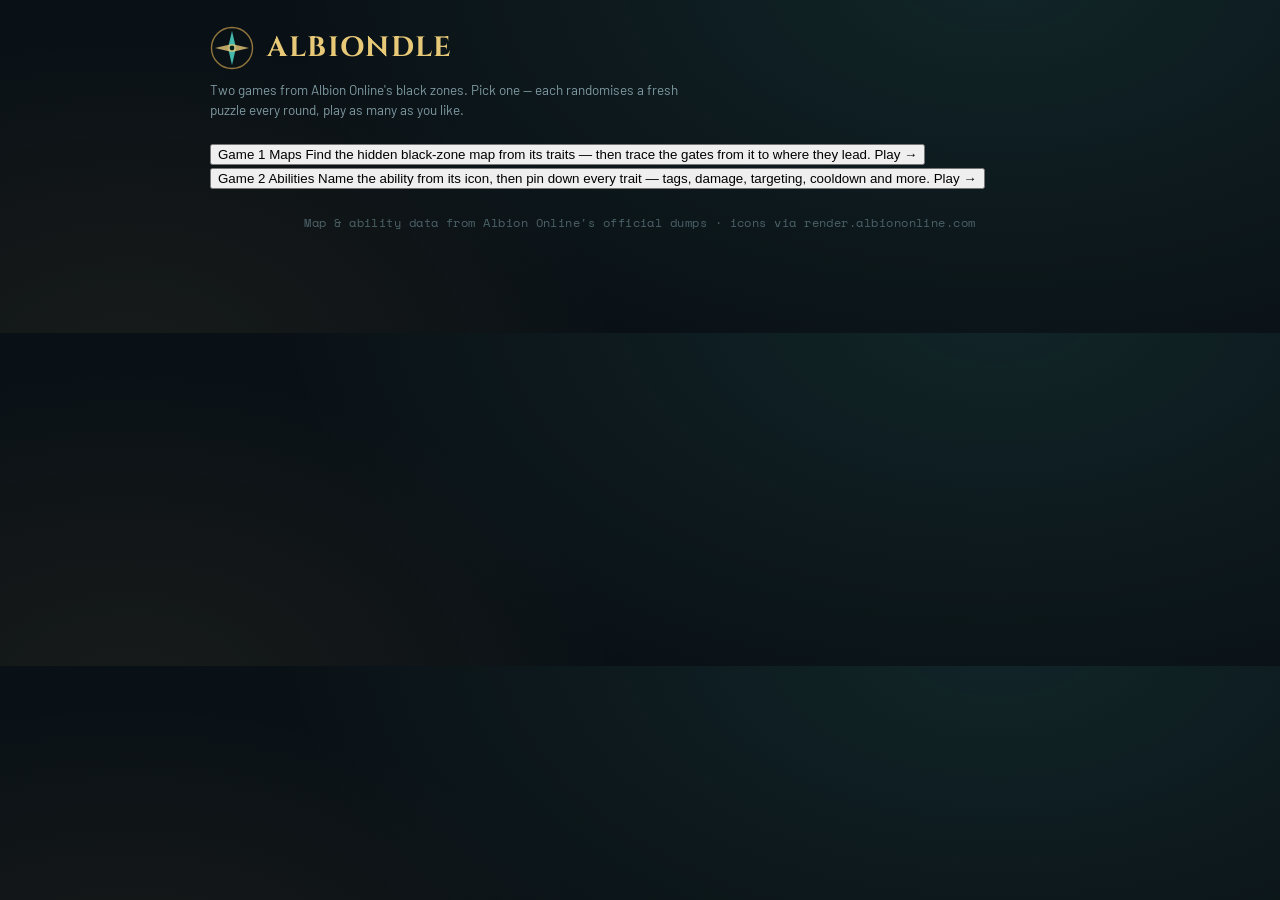
==== commit d77d1189: "discord activity" ====
--- a/index.html
+++ b/index.html
@@ -19,87 +19,117 @@
         <path d="M5 22 L22 18 L39 22 L22 26 Z" fill="var(--brass-lite)" opacity=".8"/>
         <circle cx="22" cy="22" r="2.4" fill="#04211d"/>
       </svg>
-      <div><p class="eyebrow">Outlands Daily</p><h1>ALBIONDLE</h1></div>
+      <div><h1>ALBIONDLE</h1></div>
     </div>
-    <div class="controls">
-      <div class="streak">Streak <b id="sStreak">0</b><br>Best <b id="sBest">0</b></div>
-      <button class="newbtn" id="showAll">Show all</button>
+    <div class="controls" id="gameControls" style="display:none">
       <button class="newbtn" id="newGame">New game</button>
+      <button class="newbtn" id="toMenu">Menu</button>
     </div>
   </header>
-  <p class="lede">Three rounds through the black zones. Find the hidden map, trace the gates from it, then identify the ability. One puzzle a day — for now, play as many as you like.</p>
-  <div class="rail"><div class="r" id="rail0"></div><div class="r" id="rail1"></div><div class="r" id="rail2"></div></div>
 
-  <section class="round" id="round1">
-    <div class="rhead"><span class="rnum">ROUND 1</span><h2 class="rtitle">Locate the map</h2></div>
-    <p class="rhint">A black-zone map is hidden. Guess maps to compare their traits — green matches, yellow partly matches, red misses. Arrows point toward the answer.</p>
-    <div class="field"><div class="combo"><input id="g1" autocomplete="off" spellcheck="false" placeholder="Guess a black-zone map"><button class="gbtn" id="b1">Guess</button></div><div class="acx" id="ac1"></div></div>
-    <div class="grid" id="grid1" style="display:none">
-      <div class="gridhead"><span>Map</span><span>Quality</span><span>Tier</span><span>Biome</span><span>Features</span><span>Nearest hub</span><span>Exits</span><span>Toward</span></div>
-      <div id="rows1"></div>
+  <!-- ===== MENU ===== -->
+  <div id="menu">
+    <p class="lede">Two games from Albion Online's black zones. Pick one — each randomises a fresh puzzle every round, play as many as you like.</p>
+    <div class="menu-cards">
+      <button class="menu-card" id="pickMaps">
+        <span class="mc-kicker">Game 1</span>
+        <span class="mc-title">Maps</span>
+        <span class="mc-desc">Find the hidden black-zone map from its traits — then trace the gates from it to where they lead.</span>
+        <span class="mc-go">Play →</span>
+      </button>
+      <button class="menu-card" id="pickAbilities">
+        <span class="mc-kicker">Game 2</span>
+        <span class="mc-title">Abilities</span>
+        <span class="mc-desc">Name the ability from its icon, then pin down every trait — tags, damage, targeting, cooldown and more.</span>
+        <span class="mc-go">Play →</span>
+      </button>
     </div>
-    <div id="solved1"></div>
-    <div class="blockfoot"><button class="reportbtn" data-round="1">⚑ Report wrong data</button></div>
-  </section>
+  </div>
 
-  <section class="round locked" id="round2">
-    <div class="rhead"><span class="rnum">ROUND 2</span><h2 class="rtitle">Trace the gates</h2></div>
-    <p class="rhint">Start on the map you just found and follow each gate in order. Name where you arrive. Hints unlock as you miss.</p>
-    <div class="navtop">
-      <svg class="compass" viewBox="0 0 120 120" aria-hidden="true">
-        <circle class="rose-ring" cx="60" cy="60" r="54"/><circle class="rose-ring" cx="60" cy="60" r="40" opacity=".5"/>
-        <path class="rose-card" d="M60 8 L64 60 L60 112 L56 60 Z"/><path class="rose-card" d="M8 60 L60 64 L112 60 L60 56 Z"/>
-        <path class="spoke" id="sp-NW" d="M60 60 L24 24 L34 52 Z" fill="var(--portal)"/>
-        <path class="spoke" id="sp-NE" d="M60 60 L96 24 L68 34 Z" fill="var(--portal)"/>
-        <path class="spoke" id="sp-SE" d="M60 60 L96 96 L86 68 Z" fill="var(--portal)"/>
-        <path class="spoke" id="sp-SW" d="M60 60 L24 96 L52 86 Z" fill="var(--portal)"/>
-        <circle cx="60" cy="60" r="4" fill="var(--brass-lite)"/>
-        <text class="rose-lbl" x="60" y="6" text-anchor="middle">N</text><text class="rose-lbl" x="60" y="118" text-anchor="middle">S</text>
-        <text class="rose-lbl" x="116" y="63" text-anchor="middle">E</text><text class="rose-lbl" x="4" y="63" text-anchor="middle">W</text>
-      </svg>
-      <div><div class="startmap"><div><div class="lab">Starting map</div><div class="nm" id="navStart">—</div></div></div><div class="gates" id="gates"></div></div>
-    </div>
-    <div class="field" style="margin-top:16px"><div class="combo"><input id="g2" autocomplete="off" spellcheck="false" placeholder="Name the map you arrive at"><button class="gbtn" id="b2">Guess</button></div><div class="acx" id="ac2"></div></div>
-    <div class="guesslist" id="guesses2"></div><div id="hints2"></div><div id="solved2"></div>
-    <div class="blockfoot"><button class="reportbtn" data-round="2">⚑ Report wrong data</button></div>
-  </section>
+  <!-- ===== MAPS GAME (round 1 -> round 2) ===== -->
+  <div id="gameMaps" style="display:none">
+    <div class="rail"><div class="r" id="rail0"></div><div class="r" id="rail1"></div></div>
 
-  <section class="round locked" id="round3">
-    <div class="rhead"><span class="rnum">ROUND 3</span><h2 class="rtitle">Identify the ability</h2></div>
-    <p class="rhint">Name the ability from its icon — type its name, or a weapon line to list its spells. Then fill in everything you know about it and confirm.</p>
-    <div class="abilitywrap">
-      <div class="iconframe" id="abFrame"><img id="abIcon" alt="ability icon"></div>
-      <div class="abside">
-        <div class="field"><div class="combo"><input id="g3" autocomplete="off" spellcheck="false" placeholder="Name the ability"><button class="gbtn" id="b3">Guess</button></div><div class="acx" id="ac3"></div></div>
-        <div class="guesslist" id="guesses3"></div>
+    <section class="round" id="round1">
+      <div class="rhead"><span class="rnum">PART 1</span><h2 class="rtitle">Locate the map</h2></div>
+      <p class="rhint">A black-zone map is hidden. Guess maps to compare their traits — green matches, yellow partly matches, red misses. Arrows point toward the answer.</p>
+      <div class="field"><div class="combo"><input id="g1" autocomplete="off" spellcheck="false" placeholder="Guess a black-zone map"><button class="gbtn" id="b1">Guess</button></div><div class="acx" id="ac1"></div></div>
+      <div class="grid" id="grid1" style="display:none">
+        <div class="gridhead"><span>Map</span><span>Quality</span><span>Tier</span><span>Biome</span><span>Features</span><span>Nearest hub</span><span>Exits</span><span>Toward</span></div>
+        <div id="rows1"></div>
       </div>
-    </div>
+      <div id="solved1"></div>
+      <div class="blockfoot"><button class="reportbtn" data-round="1">⚑ Report wrong data</button></div>
+    </section>
 
-    <div class="attrs" id="attrstage" style="display:none">
-      <div class="who"><img id="atIcon" alt=""><div class="t" id="atName">-</div></div>
-      <div class="qblock"><p class="qlabel">Tags</p><div class="chips" id="tagChips"></div></div>
-      <div class="qblock sub" id="dmgBlock" style="display:none"><p class="qlabel">Damage type <span style="opacity:.6">(pick both if it deals both)</span></p><div class="chips" id="dmgChips"></div></div>
-      <div class="qblock sub" id="bfBlock" style="display:none"><p class="qlabel">Buff type</p><div class="chips" id="bfChips"></div></div>
-      <div class="qblock sub2" id="immBlock" style="display:none"><p class="qlabel">Immunity type</p><div class="chips" id="immChips"></div></div>
-      <div class="qblock sub" id="dbBlock" style="display:none"><p class="qlabel">Debuff type</p><div class="chips" id="dbChips"></div></div>
-      <div class="qblock sub" id="ccBlock" style="display:none"><p class="qlabel">Crowd control type</p><div class="chips" id="ccChips"></div></div>
-      <div class="qblock sub" id="clBlock" style="display:none"><p class="qlabel">Cleanse type <span style="opacity:.6">(what it removes from you / allies)</span></p><div class="chips" id="clChips"></div></div>
-      <div class="qblock sub" id="pgBlock" style="display:none"><p class="qlabel">Purge type <span style="opacity:.6">(what it strips off enemies)</span></p><div class="chips" id="pgChips"></div></div>
-      <div class="qblock"><p class="qlabel">Cast type</p><div class="chips" id="ctChips"></div></div>
-      <div class="qblock"><p class="qlabel">Targeting</p><div class="chips" id="crChips"></div></div>
-      <div class="qblock"><p class="qlabel">Cooldown</p>
-        <div class="cdrow"><input id="cdInput" type="number" step="0.1" min="0" placeholder="seconds"><span class="unit">sec</span><button class="ipbtn" id="ipBtn">Scales with IP</button></div>
+    <section class="round locked" id="round2">
+      <div class="rhead"><span class="rnum">PART 2</span><h2 class="rtitle">Trace the gates</h2></div>
+      <p class="rhint">Start on the map you just found and follow each gate in order. Name where you arrive. Hints unlock as you miss.</p>
+      <div class="navtop">
+        <svg class="compass" viewBox="0 0 120 120" aria-hidden="true">
+          <circle class="rose-ring" cx="60" cy="60" r="54"/><circle class="rose-ring" cx="60" cy="60" r="40" opacity=".5"/>
+          <path class="rose-card" d="M60 8 L64 60 L60 112 L56 60 Z"/><path class="rose-card" d="M8 60 L60 64 L112 60 L60 56 Z"/>
+          <path class="spoke" id="sp-NW" d="M60 60 L24 24 L34 52 Z" fill="var(--portal)"/>
+          <path class="spoke" id="sp-NE" d="M60 60 L96 24 L68 34 Z" fill="var(--portal)"/>
+          <path class="spoke" id="sp-SE" d="M60 60 L96 96 L86 68 Z" fill="var(--portal)"/>
+          <path class="spoke" id="sp-SW" d="M60 60 L24 96 L52 86 Z" fill="var(--portal)"/>
+          <circle cx="60" cy="60" r="4" fill="var(--brass-lite)"/>
+          <text class="rose-lbl" x="60" y="6" text-anchor="middle">N</text><text class="rose-lbl" x="60" y="118" text-anchor="middle">S</text>
+          <text class="rose-lbl" x="116" y="63" text-anchor="middle">E</text><text class="rose-lbl" x="4" y="63" text-anchor="middle">W</text>
+        </svg>
+        <div><div class="startmap"><div><div class="lab">Starting map</div><div class="nm" id="navStart">—</div></div></div><div class="gates" id="gates"></div></div>
       </div>
-      <button class="gbtn" id="b3confirm">Confirm guess</button>
-      <div id="reveal3"></div>
-    </div>
-    <div id="solved3"></div>
-    <div class="blockfoot"><button class="reportbtn" data-round="3">⚑ Report wrong data</button></div>
-  </section>
+      <div class="field" style="margin-top:16px"><div class="combo"><input id="g2" autocomplete="off" spellcheck="false" placeholder="Name the map you arrive at"><button class="gbtn" id="b2">Guess</button></div><div class="acx" id="ac2"></div></div>
+      <div class="guesslist" id="guesses2"></div><div id="hints2"></div><div id="solved2"></div>
+      <div class="blockfoot"><button class="reportbtn" data-round="2">⚑ Report wrong data</button></div>
+    </section>
 
-  <div class="finish" id="finish"><div class="finishmsg" id="finishMsg">All three rounds cleared.</div><button class="playagain" id="playAgain">Play again</button></div>
+    <div class="finish" id="mapsDone"><div class="finishmsg" id="mapsDoneMsg"></div>
+      <button class="playagain" data-again>Play again</button> <button class="newbtn" data-menu>Back to menu</button></div>
+  </div>
+
+  <!-- ===== ABILITIES GAME (round 3) ===== -->
+  <div id="gameAbilities" style="display:none">
+    <section class="round" id="round3">
+      <div class="rhead"><span class="rnum">ABILITY</span><h2 class="rtitle">Identify the ability</h2></div>
+      <p class="rhint">Name the ability from its icon — type its name, or a weapon line to list its spells. Then fill in everything you know about it and confirm.</p>
+      <div class="abilitywrap">
+        <div class="iconframe" id="abFrame"><img id="abIcon" alt="ability icon"></div>
+        <div class="abside">
+          <div class="field"><div class="combo"><input id="g3" autocomplete="off" spellcheck="false" placeholder="Name the ability"><button class="gbtn" id="b3">Guess</button></div><div class="acx" id="ac3"></div></div>
+          <div class="guesslist" id="guesses3"></div>
+        </div>
+      </div>
+
+      <div class="attrs" id="attrstage" style="display:none">
+        <div class="who"><img id="atIcon" alt=""><div class="t" id="atName">-</div></div>
+        <div class="qblock"><p class="qlabel">Tags</p><div class="chips" id="tagChips"></div></div>
+        <div class="qblock sub" id="dmgBlock" style="display:none"><p class="qlabel">Damage type <span style="opacity:.6">(pick both if it deals both)</span></p><div class="chips" id="dmgChips"></div></div>
+        <div class="qblock sub" id="bfBlock" style="display:none"><p class="qlabel">Buff type</p><div class="chips" id="bfChips"></div></div>
+        <div class="qblock sub2" id="immBlock" style="display:none"><p class="qlabel">Immunity type</p><div class="chips" id="immChips"></div></div>
+        <div class="qblock sub" id="dbBlock" style="display:none"><p class="qlabel">Debuff type</p><div class="chips" id="dbChips"></div></div>
+        <div class="qblock sub" id="ccBlock" style="display:none"><p class="qlabel">Crowd control type</p><div class="chips" id="ccChips"></div></div>
+        <div class="qblock sub" id="clBlock" style="display:none"><p class="qlabel">Cleanse type <span style="opacity:.6">(what it removes from you / allies)</span></p><div class="chips" id="clChips"></div></div>
+        <div class="qblock sub" id="pgBlock" style="display:none"><p class="qlabel">Purge type <span style="opacity:.6">(what it strips off enemies)</span></p><div class="chips" id="pgChips"></div></div>
+        <div class="qblock"><p class="qlabel">Cast type</p><div class="chips" id="ctChips"></div></div>
+        <div class="qblock"><p class="qlabel">Targeting</p><div class="chips" id="crChips"></div></div>
+        <div class="qblock"><p class="qlabel">Cooldown</p>
+          <div class="cdrow"><input id="cdInput" type="number" step="0.1" min="0" placeholder="seconds"><span class="unit">sec</span><button class="ipbtn" id="ipBtn">Scales with IP</button></div>
+        </div>
+        <button class="gbtn" id="b3confirm">Confirm guess</button>
+        <div id="reveal3"></div>
+      </div>
+      <div id="solved3"></div>
+      <div class="blockfoot"><button class="reportbtn" data-round="3">⚑ Report wrong data</button></div>
+    </section>
+
+    <div class="finish" id="abilitiesDone"><div class="finishmsg" id="abilitiesDoneMsg"></div>
+      <button class="playagain" data-again>Play again</button> <button class="newbtn" data-menu>Back to menu</button></div>
+  </div>
+
   <p class="foot">Map &amp; ability data from Albion Online's official dumps · icons via render.albiononline.com</p>
 </div>
+
 <div class="modal-backdrop" id="reportModal">
   <div class="modal">
     <h3>Report wrong data</h3>
@@ -119,6 +149,11 @@
     <div id="rpStatus"></div>
   </div>
 </div>
+
+<!-- Discord Activity: paste your application's OAuth2 Client ID to enable in-Discord launch.
+     Left blank, the game runs as a normal web page. -->
+<script>window.DISCORD_CLIENT_ID='';</script>
+<script src="discord-sdk.js"></script>
 <script src="app.js"></script>
 </body>
 </html>
--- a/style.css
+++ b/style.css
@@ -201,6 +201,7 @@
 .modal textarea{min-height:56px; resize:vertical}
 .modal-actions{display:flex; gap:10px; justify-content:flex-end; margin-top:18px}
 .modal-actions button{font-family:var(--body); font-weight:600; font-size:13px; padding:9px 16px; border-radius:8px; cursor:pointer}
+.modal-actions button:disabled{opacity:.5; cursor:default}
 #rpCancel{background:transparent; color:var(--mist); border:1px solid var(--line)}
 #rpCancel:hover{color:var(--text)}
 #rpSubmit{background:var(--portal); color:#04211d; border:1px solid var(--portal)}
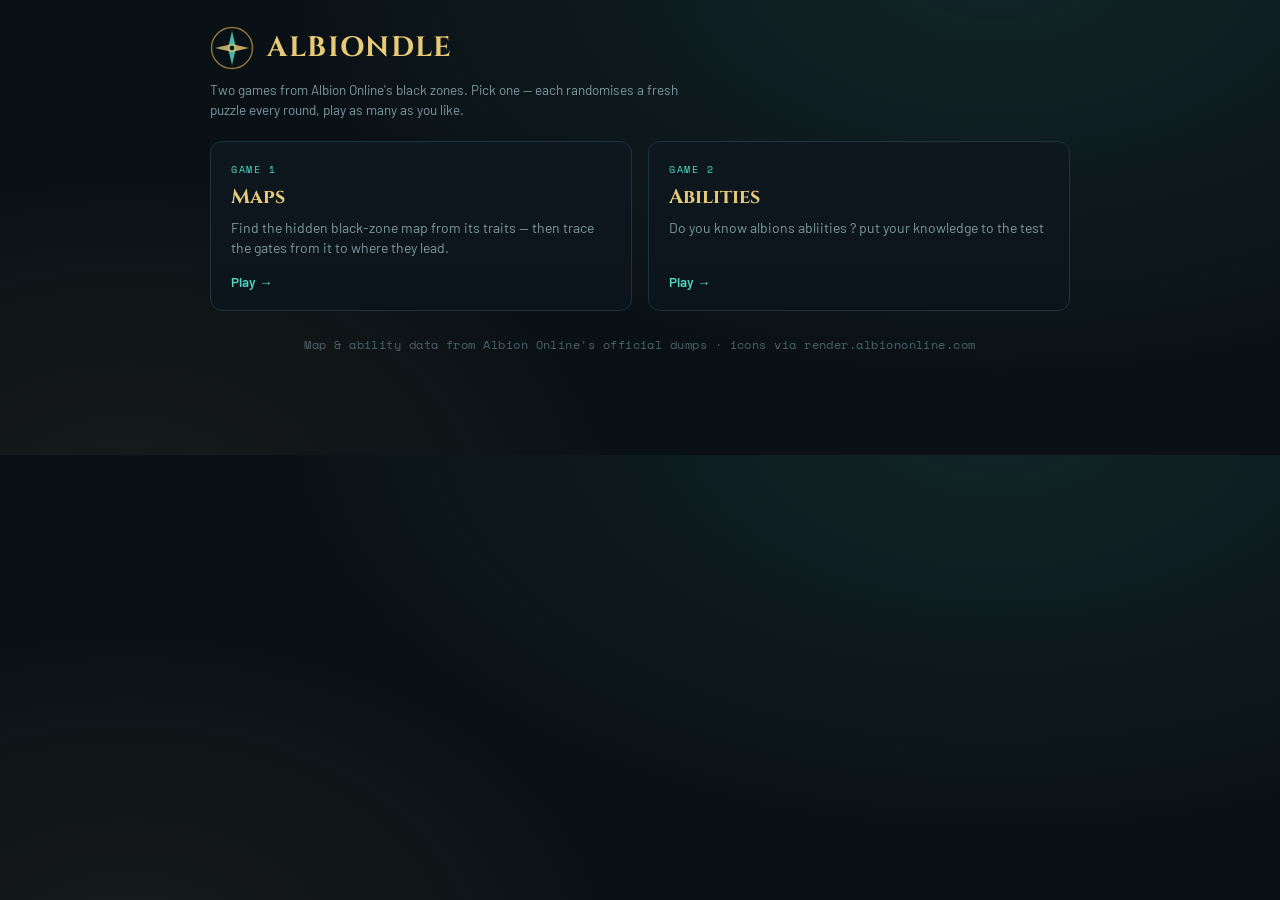
==== commit 11bf9427: "updated menu" ====
--- a/index.html
+++ b/index.html
@@ -27,7 +27,7 @@
     </div>
   </header>
 
-  <!-- ===== MENU ===== -->
+<!-- ===== MENU ===== -->
   <div id="menu">
     <p class="lede">Two games from Albion Online's black zones. Pick one — each randomises a fresh puzzle every round, play as many as you like.</p>
     <div class="menu-cards">
@@ -40,12 +40,12 @@
       <button class="menu-card" id="pickAbilities">
         <span class="mc-kicker">Game 2</span>
         <span class="mc-title">Abilities</span>
-        <span class="mc-desc">Name the ability from its icon, then pin down every trait — tags, damage, targeting, cooldown and more.</span>
+        <span class="mc-desc">Do you know albions abliities ? put your knowledge to the test</span>
         <span class="mc-go">Play →</span>
       </button>
     </div>
   </div>
-
+  
   <!-- ===== MAPS GAME (round 1 -> round 2) ===== -->
   <div id="gameMaps" style="display:none">
     <div class="rail"><div class="r" id="rail0"></div><div class="r" id="rail1"></div></div>
--- a/style.css
+++ b/style.css
@@ -206,4 +206,71 @@
 #rpCancel:hover{color:var(--text)}
 #rpSubmit{background:var(--portal); color:#04211d; border:1px solid var(--portal)}
 #rpSubmit:hover{background:var(--brass-lite); border-color:var(--brass-lite)}
-#rpStatus{margin-top:10px; font-size:12.5px; min-height:16px; color:var(--portal)}+#rpStatus{margin-top:10px; font-size:12.5px; min-height:16px; color:var(--portal)}
+
+/* Menu Cards Container */
+.menu-cards {
+  display: grid;
+  grid-template-columns: repeat(auto-fit, minmax(280px, 1fr));
+  gap: 16px;
+  margin-top: 20px;
+}
+
+/* Individual Card Styling */
+.menu-card {
+  background: linear-gradient(180deg, var(--void2), #0b141a);
+  border: 1px solid var(--line-soft);
+  border-radius: 12px;
+  padding: 20px;
+  text-align: left;
+  cursor: pointer;
+  display: flex;
+  flex-direction: column;
+  justify-content: space-between;
+  transition: transform 0.2s ease, border-color 0.2s ease, box-shadow 0.2s ease;
+}
+
+.menu-card:hover {
+  border-color: var(--portal);
+  transform: translateY(-2px);
+  box-shadow: 0 12px 24px -10px rgba(0, 0, 0, 0.6), 0 0 12px var(--portal-dim);
+}
+
+/* Card Content Elements */
+.mc-kicker {
+  font-family: var(--mono);
+  font-size: 10px;
+  letter-spacing: 0.16em;
+  text-transform: uppercase;
+  color: var(--portal);
+  margin-bottom: 6px;
+}
+
+.mc-title {
+  font-family: var(--display);
+  font-size: 20px;
+  font-weight: 700;
+  color: var(--brass-lite);
+  margin-bottom: 8px;
+}
+
+.mc-desc {
+  font-family: var(--body);
+  font-size: 14px;
+  color: var(--mist);
+  line-height: 1.4;
+  margin-bottom: 16px;
+  flex-grow: 1;
+}
+
+.mc-go {
+  font-family: var(--body);
+  font-weight: 600;
+  font-size: 13.5px;
+  color: var(--portal);
+  transition: color 0.15s ease;
+}
+
+.menu-card:hover .mc-go {
+  color: var(--brass-lite);
+}
